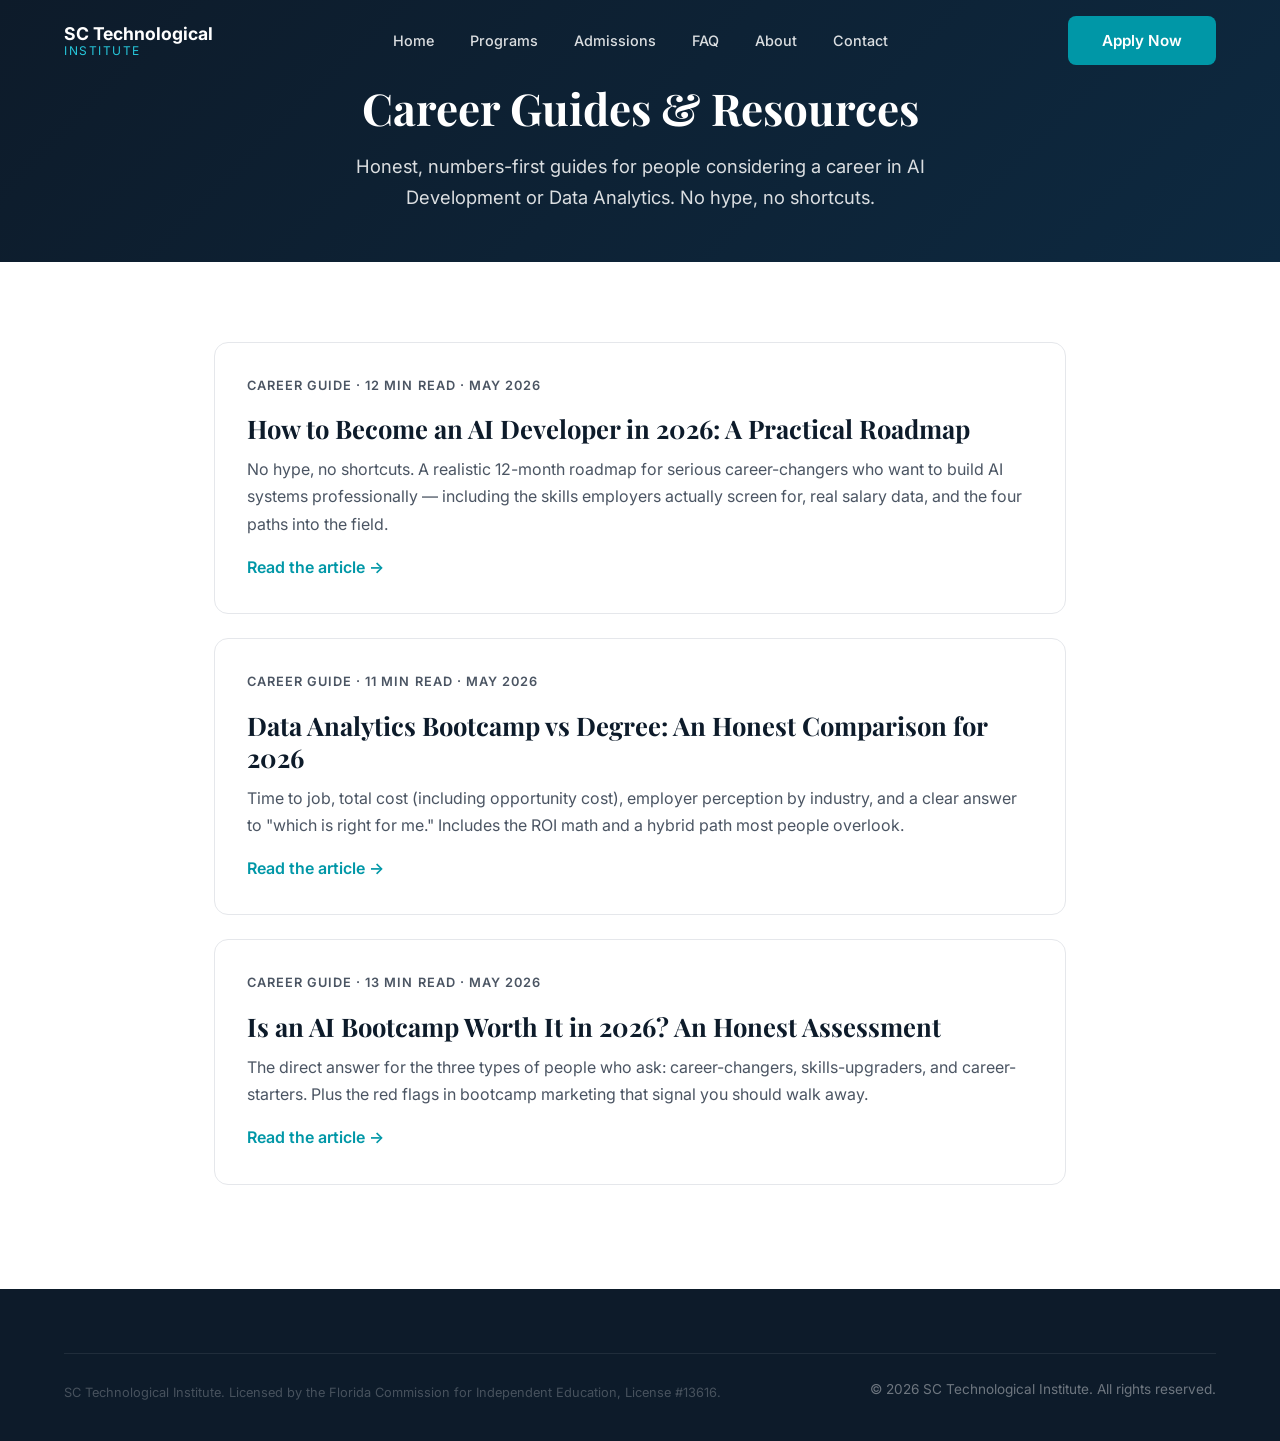
==== blog/index.html @ 58766bbf "Mirror from develop @ c76bff8" ====
<!DOCTYPE html>
<html lang="en">
<head>
    <meta charset="UTF-8">
    <meta name="viewport" content="width=device-width, initial-scale=1.0">
    <meta name="description" content="SCTI Resources — career guides for aspiring AI developers and data analysts. Honest, numbers-first articles on roadmaps, ROI, and choosing the right path.">
    <meta name="keywords" content="AI career guide, data analytics career path, AI developer roadmap, bootcamp vs degree, AI bootcamp ROI, SCTI blog">
    <meta name="author" content="SC Technological Institute">
    <meta name="robots" content="index, follow">
    <link rel="canonical" href="https://www.sctechinstitute.org/blog/">

    <meta property="og:title" content="Career Guides &amp; Resources | SC Technological Institute">
    <meta property="og:description" content="Honest career guides for aspiring AI developers and data analysts — roadmaps, ROI math, and how to choose the right path.">
    <meta property="og:type" content="website">
    <meta property="og:url" content="https://www.sctechinstitute.org/blog/">
    <meta property="og:site_name" content="SC Technological Institute">
    <meta property="og:image" content="https://www.sctechinstitute.org/images/logo.svg">

    <meta name="twitter:card" content="summary_large_image">
    <meta name="twitter:title" content="Career Guides &amp; Resources | SCTI">
    <meta name="twitter:description" content="Honest career guides for aspiring AI developers and data analysts.">
    <meta name="twitter:image" content="https://www.sctechinstitute.org/images/logo.svg">

    <title>Career Guides &amp; Resources | SC Technological Institute</title>

    <script type="application/ld+json">
    {
      "@context": "https://schema.org",
      "@type": "Blog",
      "name": "SCTI Career Guides &amp; Resources",
      "url": "https://www.sctechinstitute.org/blog/",
      "publisher": {
        "@type": "EducationalOrganization",
        "name": "SC Technological Institute",
        "logo": "https://www.sctechinstitute.org/images/logo.svg"
      },
      "blogPost": [
        {
          "@type": "BlogPosting",
          "headline": "How to Become an AI Developer in 2026: A Practical Roadmap",
          "url": "https://www.sctechinstitute.org/blog/how-to-become-an-ai-developer-2026.html",
          "datePublished": "2026-05-04"
        },
        {
          "@type": "BlogPosting",
          "headline": "Data Analytics Bootcamp vs Degree: An Honest Comparison for 2026",
          "url": "https://www.sctechinstitute.org/blog/data-analytics-bootcamp-vs-degree.html",
          "datePublished": "2026-05-04"
        },
        {
          "@type": "BlogPosting",
          "headline": "Is an AI Bootcamp Worth It in 2026? An Honest Assessment",
          "url": "https://www.sctechinstitute.org/blog/is-ai-bootcamp-worth-it-2026.html",
          "datePublished": "2026-05-04"
        }
      ]
    }
    </script>

    <script type="application/ld+json">
    {
      "@context": "https://schema.org",
      "@type": "BreadcrumbList",
      "itemListElement": [
        { "@type": "ListItem", "position": 1, "name": "Home", "item": "https://www.sctechinstitute.org/" },
        { "@type": "ListItem", "position": 2, "name": "Blog", "item": "https://www.sctechinstitute.org/blog/" }
      ]
    }
    </script>

    <link rel="preconnect" href="https://fonts.googleapis.com">
    <link rel="preconnect" href="https://fonts.gstatic.com" crossorigin>
    <link href="https://fonts.googleapis.com/css2?family=Inter:wght@300;400;500;600;700&family=Playfair+Display:wght@400;600;700&display=swap" rel="stylesheet">
    <link rel="stylesheet" href="../css/style.css">
    <link rel="icon" type="image/png" href="../images/logo.svg">

    <style>
        body { font-family: 'Inter', -apple-system, sans-serif; color: #1a1a2e; line-height: 1.7; }
        .blog-hero { background: linear-gradient(135deg, #0d1b2a 0%, #0d2940 100%); padding: 5rem 0 3rem; color: #fff; text-align: center; }
        .blog-hero h1 { font-family: 'Playfair Display', Georgia, serif; font-size: 2.75rem; font-weight: 700; margin-bottom: 1rem; color: #fff; }
        .blog-hero p { font-size: 1.15rem; color: rgba(255,255,255,0.85); max-width: 620px; margin: 0 auto; }
        .blog-list { padding: 5rem 0; }
        .blog-list .container { max-width: 900px; }
        .post-card { background: #fff; border: 1px solid #e5e7eb; border-radius: 14px; padding: 2rem; margin-bottom: 1.5rem; transition: transform 0.2s, box-shadow 0.2s; }
        .post-card:hover { transform: translateY(-2px); box-shadow: 0 12px 28px rgba(0,0,0,0.08); }
        .post-meta { font-size: 0.8rem; text-transform: uppercase; letter-spacing: 0.08em; color: #0097a7; margin-bottom: 0.5rem; font-weight: 600; }
        .post-card h2 { font-family: 'Playfair Display', Georgia, serif; font-size: 1.6rem; margin-bottom: 0.75rem; color: #0d1b2a; }
        .post-card h2 a { color: inherit; text-decoration: none; }
        .post-card h2 a:hover { color: #0097a7; }
        .post-card p { color: #4b5563; margin-bottom: 1rem; }
        .post-card .read-more { color: #0097a7; font-weight: 600; text-decoration: none; }
        .post-card .read-more:hover { text-decoration: underline; }
    </style>
</head>
<body>

<nav class="main-nav" role="navigation" aria-label="Main navigation">
    <div class="nav-container">
        <a href="../index.html" class="nav-logo" aria-label="SC Technological Institute Home">
            <div class="nav-logo-text">
                <span class="nav-logo-name">SC Technological</span>
                <span class="nav-logo-sub">Institute</span>
            </div>
        </a>
        <ul class="nav-menu" role="menubar">
            <li role="none"><a href="../index.html" role="menuitem">Home</a></li>
            <li role="none"><a href="../programs.html" role="menuitem">Programs</a></li>
            <li role="none"><a href="../admissions.html" role="menuitem">Admissions</a></li>
            <li role="none"><a href="../faq.html" role="menuitem">FAQ</a></li>
            <li role="none"><a href="../about.html" role="menuitem">About</a></li>
            <li role="none"><a href="../contact.html" role="menuitem">Contact</a></li>
        </ul>
        <a href="../admissions.html" class="nav-cta btn btn-accent">Apply Now</a>
    </div>
</nav>

<main>
    <section class="blog-hero">
        <div class="container">
            <h1>Career Guides &amp; Resources</h1>
            <p>Honest, numbers-first guides for people considering a career in AI Development or Data Analytics. No hype, no shortcuts.</p>
        </div>
    </section>

    <section class="blog-list">
        <div class="container">

            <article class="post-card">
                <p class="post-meta">Career Guide · 12 min read · May 2026</p>
                <h2><a href="how-to-become-an-ai-developer-2026.html">How to Become an AI Developer in 2026: A Practical Roadmap</a></h2>
                <p>No hype, no shortcuts. A realistic 12-month roadmap for serious career-changers who want to build AI systems professionally — including the skills employers actually screen for, real salary data, and the four paths into the field.</p>
                <a href="how-to-become-an-ai-developer-2026.html" class="read-more">Read the article →</a>
            </article>

            <article class="post-card">
                <p class="post-meta">Career Guide · 11 min read · May 2026</p>
                <h2><a href="data-analytics-bootcamp-vs-degree.html">Data Analytics Bootcamp vs Degree: An Honest Comparison for 2026</a></h2>
                <p>Time to job, total cost (including opportunity cost), employer perception by industry, and a clear answer to "which is right for me." Includes the ROI math and a hybrid path most people overlook.</p>
                <a href="data-analytics-bootcamp-vs-degree.html" class="read-more">Read the article →</a>
            </article>

            <article class="post-card">
                <p class="post-meta">Career Guide · 13 min read · May 2026</p>
                <h2><a href="is-ai-bootcamp-worth-it-2026.html">Is an AI Bootcamp Worth It in 2026? An Honest Assessment</a></h2>
                <p>The direct answer for the three types of people who ask: career-changers, skills-upgraders, and career-starters. Plus the red flags in bootcamp marketing that signal you should walk away.</p>
                <a href="is-ai-bootcamp-worth-it-2026.html" class="read-more">Read the article →</a>
            </article>

        </div>
    </section>
</main>

<footer class="site-footer" role="contentinfo">
    <div class="container">
        <div class="footer-bottom">
            <p class="footer-licensure">SC Technological Institute. Licensed by the Florida Commission for Independent Education, License #13616.</p>
            <p class="footer-copyright">&copy; 2026 SC Technological Institute. All rights reserved.</p>
        </div>
    </div>
</footer>

</body>
</html>
---- css/style.css ----
/* ============================================================
   SC Technological Institute - Production Stylesheet
   Brand: Dark navy + teal accent + gold highlights
   Fonts: Inter (body), Playfair Display (headings)
   ============================================================ */

/* --- CSS Custom Properties --------------------------------- */
:root {
  --color-navy:        #0d1b2a;
  --color-navy-light:  #1b2d44;
  --color-navy-dark:   #060f1a;
  --color-teal:        #0097a7;
  --color-teal-dark:   #00838f;
  --color-teal-light:  #26c6da;
  --color-gold:        #d4a843;
  --color-gold-dark:   #b8922e;
  --color-gold-light:  #e4c36a;
  --color-green:       #2e7d32;
  --color-green-light: #4caf50;
  --color-white:       #ffffff;
  --color-off-white:   #f5f7fa;
  --color-light-gray:  #e8ecf1;
  --color-mid-gray:    #8a94a6;
  --color-dark-gray:   #3d4f5f;
  --color-text:        #2c3e50;
  --color-text-light:  #5a6c7d;
  --color-danger:      #c0392b;
  --color-success:     #27ae60;

  --font-body:    'Inter', -apple-system, BlinkMacSystemFont, 'Segoe UI', Roboto, sans-serif;
  --font-heading: 'Playfair Display', Georgia, 'Times New Roman', serif;

  --shadow-sm:  0 1px 3px rgba(0,0,0,.08);
  --shadow-md:  0 4px 12px rgba(0,0,0,.1);
  --shadow-lg:  0 8px 30px rgba(0,0,0,.15);
  --shadow-xl:  0 16px 48px rgba(0,0,0,.2);

  --radius-sm:  4px;
  --radius-md:  8px;
  --radius-lg:  12px;
  --radius-xl:  20px;
  --radius-full: 9999px;

  --transition-fast:   .2s ease;
  --transition-base:   .3s ease;
  --transition-slow:   .5s ease;

  --nav-height:  72px;
  --container-max: 1200px;
  --container-wide: 1400px;
}

/* --- Reset & Base ------------------------------------------ */
*,
*::before,
*::after {
  margin: 0;
  padding: 0;
  box-sizing: border-box;
}

html {
  scroll-behavior: smooth;
  font-size: 16px;
  -webkit-text-size-adjust: 100%;
}

body {
  font-family: var(--font-body);
  color: var(--color-text);
  background-color: var(--color-white);
  line-height: 1.7;
  overflow-x: hidden;
  -webkit-font-smoothing: antialiased;
  -moz-osx-font-smoothing: grayscale;
}

img {
  max-width: 100%;
  height: auto;
  display: block;
}

a {
  color: var(--color-teal);
  text-decoration: none;
  transition: color var(--transition-fast);
}

a:hover {
  color: var(--color-teal-dark);
}

ul, ol {
  list-style: none;
}

h1, h2, h3, h4, h5, h6 {
  font-family: var(--font-heading);
  font-weight: 700;
  line-height: 1.25;
  color: var(--color-navy);
}

h1 { font-size: 3rem; }
h2 { font-size: 2.25rem; }
h3 { font-size: 1.5rem; }
h4 { font-size: 1.25rem; }
h5 { font-size: 1.1rem; }
h6 { font-size: 1rem; }

p {
  margin-bottom: 1rem;
}

::selection {
  background: var(--color-teal);
  color: var(--color-white);
}

/* --- Utility Classes --------------------------------------- */
.container {
  width: 100%;
  max-width: var(--container-max);
  margin: 0 auto;
  padding: 0 1.5rem;
}

.container-wide {
  max-width: var(--container-wide);
  margin: 0 auto;
  padding: 0 1.5rem;
}

.section-padding {
  padding: 5rem 0;
}

.section-padding-sm {
  padding: 3rem 0;
}

.section-padding-lg {
  padding: 7rem 0;
}

.bg-navy    { background-color: var(--color-navy); color: var(--color-white); }
.bg-white   { background-color: var(--color-white); }
.bg-off-white { background-color: var(--color-off-white); }
.bg-teal    { background-color: var(--color-teal); color: var(--color-white); }
.bg-gold    { background-color: var(--color-gold); color: var(--color-navy); }

.text-center  { text-align: center; }
.text-left    { text-align: left; }
.text-right   { text-align: right; }
.text-white   { color: var(--color-white); }
.text-navy    { color: var(--color-navy); }
.text-teal    { color: var(--color-teal); }
.text-gold    { color: var(--color-gold); }
.text-muted   { color: var(--color-text-light); }

.flex { display: flex; }
.flex-wrap { flex-wrap: wrap; }
.items-center { align-items: center; }
.justify-center { justify-content: center; }
.justify-between { justify-content: space-between; }
.gap-1 { gap: .5rem; }
.gap-2 { gap: 1rem; }
.gap-3 { gap: 1.5rem; }
.gap-4 { gap: 2rem; }

.mt-1 { margin-top: .5rem; }
.mt-2 { margin-top: 1rem; }
.mt-3 { margin-top: 1.5rem; }
.mt-4 { margin-top: 2rem; }
.mb-1 { margin-bottom: .5rem; }
.mb-2 { margin-bottom: 1rem; }
.mb-3 { margin-bottom: 1.5rem; }
.mb-4 { margin-bottom: 2rem; }

.hidden { display: none !important; }
.sr-only {
  position: absolute;
  width: 1px;
  height: 1px;
  padding: 0;
  margin: -1px;
  overflow: hidden;
  clip: rect(0,0,0,0);
  white-space: nowrap;
  border: 0;
}

/* --- Section Headers --------------------------------------- */
.section-header {
  text-align: center;
  margin-bottom: 3rem;
}

.section-header h2 {
  position: relative;
  display: inline-block;
  padding-bottom: .75rem;
  margin-bottom: .75rem;
}

.section-header h2::after {
  content: '';
  position: absolute;
  bottom: 0;
  left: 50%;
  transform: translateX(-50%);
  width: 60px;
  height: 3px;
  background: linear-gradient(90deg, var(--color-teal), var(--color-gold));
  border-radius: 2px;
}

.section-header p {
  max-width: 640px;
  margin: 0 auto;
  color: var(--color-text-light);
  font-size: 1.1rem;
}

/* --- Buttons ----------------------------------------------- */
.btn {
  display: inline-flex;
  align-items: center;
  justify-content: center;
  gap: .5rem;
  padding: .75rem 1.75rem;
  font-family: var(--font-body);
  font-size: .95rem;
  font-weight: 600;
  border: 2px solid transparent;
  border-radius: var(--radius-md);
  cursor: pointer;
  transition: all var(--transition-base);
  text-decoration: none;
  line-height: 1.4;
  white-space: nowrap;
}

.btn:focus-visible {
  outline: 3px solid var(--color-teal-light);
  outline-offset: 2px;
}

.btn-primary {
  background: linear-gradient(135deg, var(--color-teal), var(--color-teal-dark));
  color: var(--color-white);
  border-color: var(--color-teal);
}

.btn-primary:hover {
  background: linear-gradient(135deg, var(--color-teal-dark), #006064);
  transform: translateY(-2px);
  box-shadow: 0 6px 20px rgba(0,151,167,.35);
  color: var(--color-white);
}

.btn-secondary {
  background: transparent;
  color: var(--color-teal);
  border-color: var(--color-teal);
}

.btn-secondary:hover {
  background: var(--color-teal);
  color: var(--color-white);
  transform: translateY(-2px);
}

.btn-gold {
  background: linear-gradient(135deg, var(--color-gold), var(--color-gold-dark));
  color: var(--color-navy);
  border-color: var(--color-gold);
}

.btn-gold:hover {
  background: linear-gradient(135deg, var(--color-gold-light), var(--color-gold));
  transform: translateY(-2px);
  box-shadow: 0 6px 20px rgba(212,168,67,.35);
  color: var(--color-navy);
}

.btn-white {
  background: var(--color-white);
  color: var(--color-navy);
  border-color: var(--color-white);
}

.btn-white:hover {
  background: var(--color-off-white);
  transform: translateY(-2px);
  box-shadow: var(--shadow-md);
  color: var(--color-navy);
}

.btn-sm {
  padding: .5rem 1.25rem;
  font-size: .85rem;
}

.btn-lg {
  padding: 1rem 2.25rem;
  font-size: 1.05rem;
}

.btn-block {
  display: flex;
  width: 100%;
}

/* --- Badges ------------------------------------------------ */
.badge {
  display: inline-block;
  padding: .25rem .75rem;
  font-size: .75rem;
  font-weight: 700;
  text-transform: uppercase;
  letter-spacing: .05em;
  border-radius: var(--radius-full);
  line-height: 1.4;
}

.badge-teal {
  background: rgba(0,151,167,.12);
  color: var(--color-teal-dark);
}

.badge-gold {
  background: rgba(212,168,67,.15);
  color: var(--color-gold-dark);
}

.badge-green {
  background: rgba(46,125,50,.12);
  color: var(--color-green);
}

.badge-navy {
  background: rgba(13,27,42,.1);
  color: var(--color-navy);
}

/* --- Navigation -------------------------------------------- */
.navbar {
  position: fixed;
  top: 0;
  left: 0;
  right: 0;
  z-index: 1000;
  height: var(--nav-height);
  display: flex;
  align-items: center;
  padding: 0 2rem;
  background: transparent;
  transition: background var(--transition-base), box-shadow var(--transition-base);
}

.navbar.scrolled {
  background: var(--color-navy);
  box-shadow: 0 2px 20px rgba(0,0,0,.3);
}

.navbar .container {
  display: flex;
  align-items: center;
  justify-content: space-between;
  width: 100%;
  max-width: var(--container-wide);
}

.navbar-brand {
  display: flex;
  align-items: center;
  gap: .75rem;
  color: var(--color-white);
  font-family: var(--font-heading);
  font-size: 1.3rem;
  font-weight: 700;
  text-decoration: none;
}

.navbar-brand img {
  height: 42px;
  width: auto;
}

.navbar-brand:hover {
  color: var(--color-gold);
}

.nav-links {
  display: flex;
  align-items: center;
  gap: .25rem;
}

.nav-links a {
  color: rgba(255,255,255,.85);
  padding: .5rem 1rem;
  font-size: .9rem;
  font-weight: 500;
  border-radius: var(--radius-sm);
  transition: color var(--transition-fast), background var(--transition-fast);
}

.nav-links a:hover,
.nav-links a.active {
  color: var(--color-white);
  background: rgba(255,255,255,.1);
}

.nav-links .btn {
  margin-left: .5rem;
}

/* Hamburger */
.nav-toggle {
  display: none;
  flex-direction: column;
  justify-content: center;
  gap: 5px;
  width: 32px;
  height: 32px;
  background: none;
  border: none;
  cursor: pointer;
  padding: 0;
  z-index: 1001;
}

.nav-toggle span {
  display: block;
  width: 24px;
  height: 2px;
  background: var(--color-white);
  border-radius: 2px;
  transition: transform var(--transition-base), opacity var(--transition-fast);
}

.nav-toggle.open span:nth-child(1) {
  transform: translateY(7px) rotate(45deg);
}

.nav-toggle.open span:nth-child(2) {
  opacity: 0;
}

.nav-toggle.open span:nth-child(3) {
  transform: translateY(-7px) rotate(-45deg);
}

/* --- Hero Section ------------------------------------------ */
.hero {
  position: relative;
  min-height: 100vh;
  display: flex;
  align-items: center;
  justify-content: center;
  text-align: center;
  color: var(--color-white);
  overflow: hidden;
}

.hero-bg {
  position: absolute;
  inset: 0;
  background-size: cover;
  background-position: center;
  background-repeat: no-repeat;
}

.hero-bg::after {
  content: '';
  position: absolute;
  inset: 0;
  background: linear-gradient(
    135deg,
    rgba(13,27,42,.92) 0%,
    rgba(0,131,143,.75) 50%,
    rgba(13,27,42,.88) 100%
  );
}

.hero-content {
  position: relative;
  z-index: 2;
  max-width: 800px;
  padding: 2rem 1.5rem;
}

.hero-content .badge {
  margin-bottom: 1.5rem;
  background: rgba(212,168,67,.2);
  color: var(--color-gold-light);
  font-size: .8rem;
  padding: .35rem 1rem;
}

.hero-content h1 {
  font-size: 3.5rem;
  color: var(--color-white);
  margin-bottom: 1.25rem;
  line-height: 1.15;
}

.hero-content h1 span {
  color: var(--color-gold);
}

.hero-content p {
  font-size: 1.2rem;
  color: rgba(255,255,255,.85);
  max-width: 600px;
  margin: 0 auto 2rem;
  line-height: 1.7;
}

.hero-buttons {
  display: flex;
  gap: 1rem;
  justify-content: center;
  flex-wrap: wrap;
}

.hero-scroll-indicator {
  position: absolute;
  bottom: 2rem;
  left: 50%;
  transform: translateX(-50%);
  z-index: 2;
  animation: heroFloat 2s ease-in-out infinite;
}

.hero-scroll-indicator a {
  color: rgba(255,255,255,.6);
  font-size: 1.5rem;
  transition: color var(--transition-fast);
}

.hero-scroll-indicator a:hover {
  color: var(--color-white);
}

@keyframes heroFloat {
  0%, 100% { transform: translateX(-50%) translateY(0); }
  50%      { transform: translateX(-50%) translateY(10px); }
}

/* --- Breadcrumbs ------------------------------------------- */
.breadcrumbs {
  padding: .75rem 0;
  background: var(--color-off-white);
  border-bottom: 1px solid var(--color-light-gray);
}

.breadcrumbs ol {
  display: flex;
  align-items: center;
  gap: .25rem;
  font-size: .85rem;
}

.breadcrumbs li + li::before {
  content: '\203A';
  margin-right: .35rem;
  color: var(--color-mid-gray);
}

.breadcrumbs a {
  color: var(--color-text-light);
}

.breadcrumbs a:hover {
  color: var(--color-teal);
}

.breadcrumbs .current {
  color: var(--color-navy);
  font-weight: 600;
}

/* --- Program / Course Cards -------------------------------- */
.card-grid {
  display: grid;
  grid-template-columns: repeat(auto-fill, minmax(340px, 1fr));
  gap: 2rem;
}

.program-card {
  background: var(--color-white);
  border-radius: var(--radius-lg);
  overflow: hidden;
  box-shadow: var(--shadow-sm);
  border: 1px solid var(--color-light-gray);
  transition: transform var(--transition-base), box-shadow var(--transition-base);
}

.program-card:hover {
  transform: translateY(-6px);
  box-shadow: var(--shadow-lg);
}

.program-card-header {
  position: relative;
  padding: 1.75rem 1.5rem;
  background: linear-gradient(135deg, var(--color-navy), var(--color-navy-light));
  color: var(--color-white);
}

.program-card-header .badge {
  position: absolute;
  top: 1rem;
  right: 1rem;
}

.program-card-header h3 {
  color: var(--color-white);
  font-size: 1.35rem;
  margin-bottom: .35rem;
}

.program-card-header p {
  color: rgba(255,255,255,.7);
  font-size: .9rem;
  margin-bottom: 0;
}

.program-card-body {
  padding: 1.5rem;
}

.program-card-body p {
  font-size: .95rem;
  color: var(--color-text-light);
}

.program-card-meta {
  display: flex;
  gap: 1.5rem;
  margin: 1rem 0;
  padding: 1rem 0;
  border-top: 1px solid var(--color-light-gray);
  border-bottom: 1px solid var(--color-light-gray);
}

.program-card-meta span {
  font-size: .85rem;
  color: var(--color-text-light);
  display: flex;
  align-items: center;
  gap: .35rem;
}

.program-card-meta strong {
  color: var(--color-navy);
}

/* Course breakdown table inside cards */
.course-table {
  width: 100%;
  border-collapse: collapse;
  margin: 1rem 0;
  font-size: .88rem;
}

.course-table thead {
  background: var(--color-off-white);
}

.course-table th {
  padding: .65rem .75rem;
  text-align: left;
  font-weight: 600;
  font-size: .8rem;
  text-transform: uppercase;
  letter-spacing: .04em;
  color: var(--color-text-light);
  border-bottom: 2px solid var(--color-light-gray);
}

.course-table td {
  padding: .6rem .75rem;
  border-bottom: 1px solid var(--color-light-gray);
  color: var(--color-text);
}

.course-table tbody tr:hover {
  background: rgba(0,151,167,.04);
}

.course-table .credits {
  text-align: center;
  font-weight: 600;
  color: var(--color-teal);
}

.program-card-footer {
  padding: 0 1.5rem 1.5rem;
}

/* --- Faculty Cards ----------------------------------------- */
.faculty-grid {
  display: grid;
  grid-template-columns: repeat(auto-fill, minmax(260px, 1fr));
  gap: 2rem;
}

.faculty-card {
  background: var(--color-white);
  border-radius: var(--radius-lg);
  overflow: hidden;
  box-shadow: var(--shadow-sm);
  border: 1px solid var(--color-light-gray);
  text-align: center;
  transition: transform var(--transition-base), box-shadow var(--transition-base);
}

.faculty-card:hover {
  transform: translateY(-4px);
  box-shadow: var(--shadow-md);
}

.faculty-card-photo {
  width: 100%;
  height: 260px;
  background: linear-gradient(135deg, var(--color-navy-light), var(--color-teal-dark));
  display: flex;
  align-items: center;
  justify-content: center;
  overflow: hidden;
}

.faculty-card-photo img {
  width: 100%;
  height: 100%;
  object-fit: cover;
}

.faculty-card-photo .placeholder-icon {
  font-size: 4rem;
  color: rgba(255,255,255,.3);
}

.faculty-card-info {
  padding: 1.25rem 1rem 1.5rem;
}

.faculty-card-info h4 {
  font-family: var(--font-heading);
  color: var(--color-navy);
  margin-bottom: .25rem;
}

.faculty-card-info .title {
  font-size: .85rem;
  color: var(--color-teal);
  font-weight: 600;
  margin-bottom: .5rem;
}

.faculty-card-info p {
  font-size: .88rem;
  color: var(--color-text-light);
  margin-bottom: 0;
}

.faculty-card-socials {
  display: flex;
  justify-content: center;
  gap: .75rem;
  padding: 0 1rem 1.25rem;
}

.faculty-card-socials a {
  width: 34px;
  height: 34px;
  display: flex;
  align-items: center;
  justify-content: center;
  border-radius: 50%;
  background: var(--color-off-white);
  color: var(--color-text-light);
  font-size: .85rem;
  transition: all var(--transition-fast);
}

.faculty-card-socials a:hover {
  background: var(--color-teal);
  color: var(--color-white);
}

/* --- Statistics / Counter Section -------------------------- */
.stats-section {
  position: relative;
  background: linear-gradient(135deg, var(--color-navy) 0%, var(--color-navy-light) 100%);
  color: var(--color-white);
  overflow: hidden;
}

.stats-section::before {
  content: '';
  position: absolute;
  top: -50%;
  right: -20%;
  width: 500px;
  height: 500px;
  border-radius: 50%;
  background: rgba(0,151,167,.08);
  pointer-events: none;
}

.stats-grid {
  display: grid;
  grid-template-columns: repeat(4, 1fr);
  gap: 2rem;
  text-align: center;
}

.stat-item {
  padding: 1.5rem 1rem;
}

.stat-number {
  font-family: var(--font-heading);
  font-size: 3rem;
  font-weight: 700;
  color: var(--color-gold);
  line-height: 1;
  margin-bottom: .5rem;
}

.stat-label {
  font-size: .95rem;
  color: rgba(255,255,255,.7);
  font-weight: 500;
}

.stat-item .stat-icon {
  font-size: 2rem;
  color: var(--color-teal-light);
  margin-bottom: .75rem;
}

/* --- Tuition / Fees Tables --------------------------------- */
.tuition-table-wrapper {
  overflow-x: auto;
  border-radius: var(--radius-lg);
  box-shadow: var(--shadow-md);
  border: 1px solid var(--color-light-gray);
}

.tuition-table {
  width: 100%;
  border-collapse: collapse;
  font-size: .95rem;
}

.tuition-table thead {
  background: linear-gradient(135deg, var(--color-navy), var(--color-navy-light));
  color: var(--color-white);
}

.tuition-table thead th {
  padding: 1rem 1.25rem;
  font-weight: 600;
  text-align: left;
  font-size: .85rem;
  text-transform: uppercase;
  letter-spacing: .04em;
}

.tuition-table tbody td {
  padding: .85rem 1.25rem;
  border-bottom: 1px solid var(--color-light-gray);
  color: var(--color-text);
}

.tuition-table tbody tr:nth-child(even) {
  background: var(--color-off-white);
}

.tuition-table tbody tr:hover {
  background: rgba(0,151,167,.06);
}

.tuition-table .amount {
  font-weight: 700;
  color: var(--color-navy);
  font-size: 1.05rem;
}

.tuition-table .highlight-row {
  background: rgba(0,151,167,.08);
}

.tuition-table .highlight-row td {
  font-weight: 700;
  color: var(--color-navy);
}

.tuition-table tfoot {
  background: var(--color-off-white);
  font-weight: 700;
}

.tuition-table tfoot td {
  padding: 1rem 1.25rem;
  border-top: 2px solid var(--color-teal);
  color: var(--color-navy);
  font-size: 1.05rem;
}

/* --- Academic Calendar Timeline ----------------------------- */
.timeline {
  position: relative;
  padding: 2rem 0;
}

.timeline::before {
  content: '';
  position: absolute;
  top: 0;
  left: 50%;
  transform: translateX(-50%);
  width: 3px;
  height: 100%;
  background: linear-gradient(to bottom, var(--color-teal), var(--color-gold));
  border-radius: 2px;
}

.timeline-item {
  position: relative;
  width: 50%;
  padding: 1.5rem 2.5rem;
}

.timeline-item:nth-child(odd) {
  left: 0;
  padding-right: 3rem;
  text-align: right;
}

.timeline-item:nth-child(even) {
  left: 50%;
  padding-left: 3rem;
}

.timeline-dot {
  position: absolute;
  top: 2rem;
  width: 16px;
  height: 16px;
  background: var(--color-teal);
  border: 3px solid var(--color-white);
  border-radius: 50%;
  box-shadow: 0 0 0 3px var(--color-teal);
  z-index: 1;
}

.timeline-item:nth-child(odd) .timeline-dot {
  right: -8px;
}

.timeline-item:nth-child(even) .timeline-dot {
  left: -8px;
}

.timeline-content {
  background: var(--color-white);
  padding: 1.25rem 1.5rem;
  border-radius: var(--radius-md);
  box-shadow: var(--shadow-sm);
  border: 1px solid var(--color-light-gray);
  transition: box-shadow var(--transition-base);
}

.timeline-content:hover {
  box-shadow: var(--shadow-md);
}

.timeline-content .date {
  display: inline-block;
  font-size: .8rem;
  font-weight: 700;
  color: var(--color-teal);
  text-transform: uppercase;
  letter-spacing: .04em;
  margin-bottom: .35rem;
}

.timeline-content h4 {
  font-family: var(--font-body);
  font-size: 1rem;
  font-weight: 700;
  color: var(--color-navy);
  margin-bottom: .25rem;
}

.timeline-content p {
  font-size: .88rem;
  color: var(--color-text-light);
  margin-bottom: 0;
}

/* --- Enrollment Form --------------------------------------- */
.enrollment-form {
  background: var(--color-white);
  padding: 2.5rem;
  border-radius: var(--radius-lg);
  box-shadow: var(--shadow-md);
  border: 1px solid var(--color-light-gray);
  max-width: 720px;
  margin: 0 auto;
}

.enrollment-form h3 {
  text-align: center;
  margin-bottom: 2rem;
}

.form-row {
  display: grid;
  grid-template-columns: 1fr 1fr;
  gap: 1.25rem;
}

.form-group {
  margin-bottom: 1.25rem;
}

.form-group.full-width {
  grid-column: 1 / -1;
}

.form-group label {
  display: block;
  font-size: .88rem;
  font-weight: 600;
  color: var(--color-navy);
  margin-bottom: .4rem;
}

.form-group label .required {
  color: var(--color-danger);
}

.form-control {
  width: 100%;
  padding: .7rem 1rem;
  font-family: var(--font-body);
  font-size: .95rem;
  color: var(--color-text);
  background: var(--color-white);
  border: 1.5px solid var(--color-light-gray);
  border-radius: var(--radius-md);
  transition: border-color var(--transition-fast), box-shadow var(--transition-fast);
  appearance: none;
}

.form-control:focus {
  outline: none;
  border-color: var(--color-teal);
  box-shadow: 0 0 0 3px rgba(0,151,167,.15);
}

.form-control::placeholder {
  color: var(--color-mid-gray);
}

select.form-control {
  background-image: url("data:image/svg+xml,%3Csvg xmlns='http://www.w3.org/2000/svg' width='12' height='12' viewBox='0 0 12 12'%3E%3Cpath d='M6 8.5L1 3.5h10z' fill='%238a94a6'/%3E%3C/svg%3E");
  background-repeat: no-repeat;
  background-position: right 1rem center;
  padding-right: 2.5rem;
}

textarea.form-control {
  resize: vertical;
  min-height: 120px;
}

.form-check {
  display: flex;
  align-items: flex-start;
  gap: .5rem;
  margin-bottom: 1rem;
}

.form-check input[type="checkbox"] {
  width: 18px;
  height: 18px;
  margin-top: .15rem;
  accent-color: var(--color-teal);
  cursor: pointer;
}

.form-check label {
  font-size: .88rem;
  color: var(--color-text);
  cursor: pointer;
}

.form-message {
  padding: .75rem 1rem;
  border-radius: var(--radius-md);
  font-size: .9rem;
  margin-bottom: 1rem;
}

.form-message.success {
  background: rgba(39,174,96,.1);
  color: var(--color-success);
  border: 1px solid rgba(39,174,96,.2);
}

.form-message.error {
  background: rgba(192,57,43,.1);
  color: var(--color-danger);
  border: 1px solid rgba(192,57,43,.2);
}

/* --- Accordion (details/summary) --------------------------- */
.accordion {
  display: flex;
  flex-direction: column;
  gap: .75rem;
}

.accordion details {
  background: var(--color-white);
  border: 1px solid var(--color-light-gray);
  border-radius: var(--radius-md);
  overflow: hidden;
  transition: box-shadow var(--transition-fast);
}

.accordion details:hover {
  box-shadow: var(--shadow-sm);
}

.accordion details[open] {
  border-color: var(--color-teal);
  box-shadow: 0 0 0 1px var(--color-teal);
}

.accordion summary {
  padding: 1rem 1.25rem;
  font-weight: 600;
  color: var(--color-navy);
  cursor: pointer;
  display: flex;
  align-items: center;
  justify-content: space-between;
  list-style: none;
  transition: background var(--transition-fast);
}

.accordion summary::-webkit-details-marker {
  display: none;
}

.accordion summary::after {
  content: '+';
  font-size: 1.25rem;
  font-weight: 300;
  color: var(--color-teal);
  transition: transform var(--transition-fast);
}

.accordion details[open] summary::after {
  content: '\2212';
}

.accordion summary:hover {
  background: var(--color-off-white);
}

.accordion .accordion-body {
  padding: 0 1.25rem 1.25rem;
  font-size: .95rem;
  color: var(--color-text-light);
  line-height: 1.7;
}

/* --- Footer ------------------------------------------------ */
.site-footer {
  background: var(--color-navy);
  color: rgba(255,255,255,.75);
  padding-top: 4rem;
}

.footer-grid {
  display: grid;
  grid-template-columns: 1.5fr 1fr 1fr 1fr;
  gap: 3rem;
  padding-bottom: 3rem;
  border-bottom: 1px solid rgba(255,255,255,.1);
}

.footer-brand h3 {
  color: var(--color-white);
  font-size: 1.5rem;
  margin-bottom: .75rem;
}

.footer-brand p {
  font-size: .9rem;
  line-height: 1.7;
  color: rgba(255,255,255,.6);
  max-width: 300px;
}

.footer-social {
  display: flex;
  gap: .75rem;
  margin-top: 1.25rem;
}

.footer-social a {
  width: 38px;
  height: 38px;
  display: flex;
  align-items: center;
  justify-content: center;
  border-radius: 50%;
  background: rgba(255,255,255,.08);
  color: rgba(255,255,255,.6);
  transition: all var(--transition-fast);
  font-size: .9rem;
}

.footer-social a:hover {
  background: var(--color-teal);
  color: var(--color-white);
  transform: translateY(-2px);
}

.footer-col h4 {
  color: var(--color-white);
  font-family: var(--font-body);
  font-size: .95rem;
  font-weight: 700;
  text-transform: uppercase;
  letter-spacing: .06em;
  margin-bottom: 1.25rem;
}

.footer-col ul {
  display: flex;
  flex-direction: column;
  gap: .6rem;
}

.footer-col a {
  color: rgba(255,255,255,.55);
  font-size: .9rem;
  transition: color var(--transition-fast), padding-left var(--transition-fast);
}

.footer-col a:hover {
  color: var(--color-gold);
  padding-left: 4px;
}

.footer-contact li {
  display: flex;
  align-items: flex-start;
  gap: .5rem;
  font-size: .9rem;
  color: rgba(255,255,255,.55);
  margin-bottom: .75rem;
}

.footer-contact li strong {
  color: rgba(255,255,255,.8);
}

.footer-bottom {
  padding: 1.5rem 0;
  display: flex;
  align-items: center;
  justify-content: space-between;
  flex-wrap: wrap;
  gap: 1rem;
  font-size: .82rem;
  color: rgba(255,255,255,.4);
}

.footer-bottom a {
  color: rgba(255,255,255,.4);
}

.footer-bottom a:hover {
  color: var(--color-gold);
}

.footer-legal {
  display: flex;
  gap: 1.5rem;
}

/* --- Coming Soon Overlay ----------------------------------- */
.coming-soon-overlay {
  position: fixed;
  inset: 0;
  z-index: 9999;
  display: flex;
  align-items: center;
  justify-content: center;
  background: linear-gradient(135deg, rgba(13,27,42,.97), rgba(0,131,143,.92));
  backdrop-filter: blur(8px);
  opacity: 1;
  visibility: visible;
  transition: opacity var(--transition-slow), visibility var(--transition-slow);
}

.coming-soon-overlay.dismissed {
  opacity: 0;
  visibility: hidden;
  pointer-events: none;
}

.coming-soon-content {
  text-align: center;
  color: var(--color-white);
  padding: 2rem;
  max-width: 600px;
}

.coming-soon-content h1 {
  font-size: 3rem;
  color: var(--color-white);
  margin-bottom: .75rem;
}

.coming-soon-content h1 span {
  color: var(--color-gold);
}

.coming-soon-content p {
  font-size: 1.15rem;
  color: rgba(255,255,255,.75);
  margin-bottom: 2rem;
}

.coming-soon-dismiss {
  background: transparent;
  border: 2px solid rgba(255,255,255,.3);
  color: var(--color-white);
  padding: .6rem 1.5rem;
  font-size: .9rem;
  font-weight: 600;
  border-radius: var(--radius-full);
  cursor: pointer;
  transition: all var(--transition-fast);
  font-family: var(--font-body);
}

.coming-soon-dismiss:hover {
  background: rgba(255,255,255,.1);
  border-color: rgba(255,255,255,.5);
}

.coming-soon-countdown {
  display: flex;
  justify-content: center;
  gap: 1.5rem;
  margin-bottom: 2rem;
}

.countdown-block {
  text-align: center;
}

.countdown-block .number {
  display: block;
  font-family: var(--font-heading);
  font-size: 2.75rem;
  font-weight: 700;
  color: var(--color-gold);
  line-height: 1;
}

.countdown-block .label {
  font-size: .75rem;
  text-transform: uppercase;
  letter-spacing: .08em;
  color: rgba(255,255,255,.5);
  margin-top: .35rem;
}

/* --- Back to Top Button ------------------------------------ */
.back-to-top {
  position: fixed;
  bottom: 2rem;
  right: 2rem;
  z-index: 900;
  width: 46px;
  height: 46px;
  display: flex;
  align-items: center;
  justify-content: center;
  background: var(--color-teal);
  color: var(--color-white);
  border: none;
  border-radius: 50%;
  font-size: 1.2rem;
  cursor: pointer;
  box-shadow: var(--shadow-md);
  opacity: 0;
  visibility: hidden;
  transform: translateY(20px);
  transition: all var(--transition-base);
}

.back-to-top.visible {
  opacity: 1;
  visibility: visible;
  transform: translateY(0);
}

.back-to-top:hover {
  background: var(--color-teal-dark);
  transform: translateY(-3px);
  box-shadow: var(--shadow-lg);
}

/* --- Scroll Animations ------------------------------------- */
.animate-on-scroll {
  opacity: 0;
  transform: translateY(30px);
  transition: opacity .7s ease-out, transform .7s ease-out;
}

.animate-on-scroll.animated {
  opacity: 1;
  transform: translateY(0);
}

.animate-on-scroll.delay-1 { transition-delay: .1s; }
.animate-on-scroll.delay-2 { transition-delay: .2s; }
.animate-on-scroll.delay-3 { transition-delay: .3s; }
.animate-on-scroll.delay-4 { transition-delay: .4s; }

.animate-fade-in {
  animation: fadeIn .8s ease-out forwards;
}

@keyframes fadeIn {
  from { opacity: 0; transform: translateY(20px); }
  to   { opacity: 1; transform: translateY(0); }
}

.animate-slide-left {
  opacity: 0;
  transform: translateX(-40px);
  transition: opacity .7s ease-out, transform .7s ease-out;
}

.animate-slide-left.animated {
  opacity: 1;
  transform: translateX(0);
}

.animate-slide-right {
  opacity: 0;
  transform: translateX(40px);
  transition: opacity .7s ease-out, transform .7s ease-out;
}

.animate-slide-right.animated {
  opacity: 1;
  transform: translateX(0);
}

/* --- Feature / Info Cards (generic) ------------------------ */
.info-card {
  background: var(--color-white);
  border-radius: var(--radius-lg);
  padding: 2rem;
  box-shadow: var(--shadow-sm);
  border: 1px solid var(--color-light-gray);
  transition: transform var(--transition-base), box-shadow var(--transition-base);
}

.info-card:hover {
  transform: translateY(-4px);
  box-shadow: var(--shadow-md);
}

.info-card-icon {
  width: 56px;
  height: 56px;
  display: flex;
  align-items: center;
  justify-content: center;
  border-radius: var(--radius-md);
  background: linear-gradient(135deg, rgba(0,151,167,.1), rgba(0,131,143,.05));
  color: var(--color-teal);
  font-size: 1.5rem;
  margin-bottom: 1.25rem;
}

.info-card h4 {
  margin-bottom: .5rem;
}

.info-card p {
  font-size: .93rem;
  color: var(--color-text-light);
  margin-bottom: 0;
}

/* --- Tabs (for program details) ---------------------------- */
.tabs {
  display: flex;
  border-bottom: 2px solid var(--color-light-gray);
  gap: 0;
  margin-bottom: 2rem;
  overflow-x: auto;
}

.tab-btn {
  padding: .75rem 1.5rem;
  background: none;
  border: none;
  border-bottom: 3px solid transparent;
  color: var(--color-text-light);
  font-family: var(--font-body);
  font-size: .9rem;
  font-weight: 600;
  cursor: pointer;
  transition: color var(--transition-fast), border-color var(--transition-fast);
  white-space: nowrap;
}

.tab-btn:hover {
  color: var(--color-navy);
}

.tab-btn.active {
  color: var(--color-teal);
  border-bottom-color: var(--color-teal);
}

.tab-panel {
  display: none;
}

.tab-panel.active {
  display: block;
  animation: fadeIn .4s ease-out;
}

/* --- Pricing Cards (Tuition) ------------------------------- */
.pricing-grid {
  display: grid;
  grid-template-columns: repeat(auto-fit, minmax(280px, 1fr));
  gap: 2rem;
  align-items: stretch;
}

.pricing-card {
  background: var(--color-white);
  border-radius: var(--radius-lg);
  overflow: hidden;
  box-shadow: var(--shadow-sm);
  border: 1px solid var(--color-light-gray);
  display: flex;
  flex-direction: column;
  transition: transform var(--transition-base), box-shadow var(--transition-base);
}

.pricing-card:hover {
  transform: translateY(-4px);
  box-shadow: var(--shadow-lg);
}

.pricing-card.featured {
  border-color: var(--color-gold);
  position: relative;
}

.pricing-card.featured::before {
  content: 'Most Popular';
  position: absolute;
  top: 12px;
  right: -30px;
  background: var(--color-gold);
  color: var(--color-navy);
  font-size: .7rem;
  font-weight: 700;
  text-transform: uppercase;
  padding: .3rem 2.5rem;
  transform: rotate(45deg);
  letter-spacing: .04em;
}

.pricing-card-header {
  text-align: center;
  padding: 2rem 1.5rem 1.5rem;
  background: linear-gradient(135deg, var(--color-navy), var(--color-navy-light));
  color: var(--color-white);
}

.pricing-card-header h3 {
  color: var(--color-white);
  font-size: 1.25rem;
  margin-bottom: .75rem;
}

.pricing-card-header .price {
  font-family: var(--font-heading);
  font-size: 2.5rem;
  font-weight: 700;
  color: var(--color-gold);
}

.pricing-card-header .price span {
  font-size: .9rem;
  font-weight: 400;
  color: rgba(255,255,255,.6);
}

.pricing-card-body {
  padding: 1.5rem;
  flex: 1;
}

.pricing-card-body ul {
  display: flex;
  flex-direction: column;
  gap: .65rem;
}

.pricing-card-body li {
  font-size: .9rem;
  color: var(--color-text);
  padding-left: 1.5rem;
  position: relative;
}

.pricing-card-body li::before {
  content: '\2713';
  position: absolute;
  left: 0;
  color: var(--color-green);
  font-weight: 700;
}

.pricing-card-footer {
  padding: 0 1.5rem 1.5rem;
}

/* --- CTA Section ------------------------------------------- */
.cta-section {
  position: relative;
  background: linear-gradient(135deg, var(--color-teal-dark), var(--color-teal));
  color: var(--color-white);
  text-align: center;
  overflow: hidden;
}

.cta-section::before {
  content: '';
  position: absolute;
  top: -100px;
  left: -100px;
  width: 300px;
  height: 300px;
  border-radius: 50%;
  background: rgba(255,255,255,.06);
  pointer-events: none;
}

.cta-section::after {
  content: '';
  position: absolute;
  bottom: -80px;
  right: -80px;
  width: 250px;
  height: 250px;
  border-radius: 50%;
  background: rgba(255,255,255,.04);
  pointer-events: none;
}

.cta-section h2 {
  color: var(--color-white);
  margin-bottom: .75rem;
}

.cta-section p {
  color: rgba(255,255,255,.85);
  max-width: 560px;
  margin: 0 auto 2rem;
  font-size: 1.1rem;
}

/* --- Testimonials ------------------------------------------ */
.testimonial-card {
  background: var(--color-white);
  border-radius: var(--radius-lg);
  padding: 2rem;
  box-shadow: var(--shadow-sm);
  border: 1px solid var(--color-light-gray);
  position: relative;
}

.testimonial-card::before {
  content: '\201C';
  font-family: var(--font-heading);
  font-size: 4rem;
  color: var(--color-teal);
  opacity: .15;
  position: absolute;
  top: .5rem;
  left: 1.25rem;
  line-height: 1;
}

.testimonial-card blockquote {
  font-size: .95rem;
  font-style: italic;
  color: var(--color-text);
  margin-bottom: 1.25rem;
  line-height: 1.7;
}

.testimonial-author {
  display: flex;
  align-items: center;
  gap: .75rem;
}

.testimonial-author img {
  width: 44px;
  height: 44px;
  border-radius: 50%;
  object-fit: cover;
}

.testimonial-author .author-info strong {
  display: block;
  font-size: .9rem;
  color: var(--color-navy);
}

.testimonial-author .author-info span {
  font-size: .8rem;
  color: var(--color-text-light);
}

/* --- Page Header (interior pages) -------------------------- */
.page-header {
  background: linear-gradient(135deg, var(--color-navy), var(--color-navy-light));
  padding: calc(var(--nav-height) + 3rem) 0 3rem;
  color: var(--color-white);
  text-align: center;
}

.page-header h1 {
  color: var(--color-white);
  font-size: 2.5rem;
  margin-bottom: .5rem;
}

.page-header p {
  color: rgba(255,255,255,.7);
  font-size: 1.1rem;
  max-width: 580px;
  margin: 0 auto;
}

/* --- Loading Spinner --------------------------------------- */
.spinner {
  width: 36px;
  height: 36px;
  border: 3px solid var(--color-light-gray);
  border-top-color: var(--color-teal);
  border-radius: 50%;
  animation: spin .7s linear infinite;
}

@keyframes spin {
  to { transform: rotate(360deg); }
}

/* --- Alert / Notification Bars ----------------------------- */
.alert-bar {
  padding: .75rem 1.25rem;
  font-size: .9rem;
  font-weight: 500;
  text-align: center;
}

.alert-bar-teal {
  background: var(--color-teal);
  color: var(--color-white);
}

.alert-bar-gold {
  background: var(--color-gold);
  color: var(--color-navy);
}

.alert-bar a {
  color: inherit;
  text-decoration: underline;
  font-weight: 700;
}

/* --- Responsive: Tablet (max 1024px) ----------------------- */
@media (max-width: 1024px) {
  h1 { font-size: 2.5rem; }
  h2 { font-size: 1.85rem; }

  .hero-content h1 {
    font-size: 2.75rem;
  }

  .stats-grid {
    grid-template-columns: repeat(2, 1fr);
  }

  .footer-grid {
    grid-template-columns: 1fr 1fr;
    gap: 2.5rem;
  }

  .timeline::before {
    left: 24px;
  }

  .timeline-item {
    width: 100%;
    left: 0 !important;
    padding-left: 3.5rem !important;
    padding-right: 0 !important;
    text-align: left !important;
  }

  .timeline-dot {
    left: 16px !important;
    right: auto !important;
  }

  .card-grid {
    grid-template-columns: repeat(auto-fill, minmax(300px, 1fr));
  }

  .pricing-grid {
    grid-template-columns: repeat(auto-fit, minmax(260px, 1fr));
  }
}

/* --- Responsive: Mobile (max 768px) ------------------------ */
@media (max-width: 768px) {
  :root {
    --nav-height: 64px;
  }

  html {
    font-size: 15px;
  }

  h1 { font-size: 2rem; }
  h2 { font-size: 1.6rem; }
  h3 { font-size: 1.25rem; }

  .section-padding {
    padding: 3.5rem 0;
  }

  .section-padding-lg {
    padding: 4.5rem 0;
  }

  /* Mobile navigation */
  .nav-toggle {
    display: flex;
  }

  .nav-links {
    position: fixed;
    top: 0;
    right: 0;
    width: 280px;
    height: 100vh;
    background: var(--color-navy);
    flex-direction: column;
    align-items: flex-start;
    padding: calc(var(--nav-height) + 1rem) 1.5rem 2rem;
    gap: .5rem;
    transform: translateX(100%);
    transition: transform var(--transition-base);
    box-shadow: -4px 0 20px rgba(0,0,0,.3);
    overflow-y: auto;
  }

  .nav-links.open {
    transform: translateX(0);
  }

  .nav-links a {
    width: 100%;
    padding: .7rem .75rem;
    font-size: .95rem;
  }

  .nav-links .btn {
    margin-left: 0;
    margin-top: .5rem;
    width: 100%;
  }

  .mobile-overlay {
    position: fixed;
    inset: 0;
    background: rgba(0,0,0,.5);
    z-index: 999;
    opacity: 0;
    visibility: hidden;
    transition: opacity var(--transition-base), visibility var(--transition-base);
  }

  .mobile-overlay.active {
    opacity: 1;
    visibility: visible;
  }

  /* Hero */
  .hero {
    min-height: 90vh;
  }

  .hero-content h1 {
    font-size: 2.2rem;
  }

  .hero-content p {
    font-size: 1rem;
  }

  .hero-buttons {
    flex-direction: column;
    align-items: center;
  }

  .hero-buttons .btn {
    width: 100%;
    max-width: 280px;
  }

  /* Cards */
  .card-grid {
    grid-template-columns: 1fr;
  }

  .faculty-grid {
    grid-template-columns: repeat(auto-fill, minmax(220px, 1fr));
  }

  /* Stats */
  .stats-grid {
    grid-template-columns: 1fr 1fr;
    gap: 1.5rem;
  }

  .stat-number {
    font-size: 2.25rem;
  }

  /* Form */
  .form-row {
    grid-template-columns: 1fr;
  }

  .enrollment-form {
    padding: 1.5rem;
  }

  /* Footer */
  .footer-grid {
    grid-template-columns: 1fr;
    gap: 2rem;
  }

  .footer-bottom {
    flex-direction: column;
    text-align: center;
  }

  .footer-legal {
    justify-content: center;
  }

  /* Timeline */
  .timeline::before {
    left: 16px;
  }

  .timeline-item {
    padding-left: 3rem !important;
  }

  .timeline-dot {
    left: 8px !important;
    width: 14px;
    height: 14px;
  }

  /* Tables */
  .tuition-table-wrapper {
    border-radius: var(--radius-md);
  }

  .tuition-table thead th,
  .tuition-table tbody td {
    padding: .65rem .75rem;
    font-size: .85rem;
  }

  /* Coming Soon */
  .coming-soon-content h1 {
    font-size: 2rem;
  }

  .coming-soon-countdown {
    gap: 1rem;
  }

  .countdown-block .number {
    font-size: 2rem;
  }

  /* Back to top */
  .back-to-top {
    bottom: 1.25rem;
    right: 1.25rem;
    width: 40px;
    height: 40px;
    font-size: 1rem;
  }

  /* Pricing cards */
  .pricing-grid {
    grid-template-columns: 1fr;
    max-width: 400px;
    margin-left: auto;
    margin-right: auto;
  }

  /* Page header */
  .page-header {
    padding: calc(var(--nav-height) + 2rem) 0 2rem;
  }

  .page-header h1 {
    font-size: 1.85rem;
  }

  /* Breadcrumbs */
  .breadcrumbs ol {
    font-size: .8rem;
    flex-wrap: wrap;
  }
}

/* --- Responsive: Small Mobile (max 480px) ------------------ */
@media (max-width: 480px) {
  .container {
    padding: 0 1rem;
  }

  .hero-content h1 {
    font-size: 1.75rem;
  }

  .stats-grid {
    grid-template-columns: 1fr;
  }

  .stat-number {
    font-size: 2rem;
  }

  .faculty-grid {
    grid-template-columns: 1fr;
  }

  .coming-soon-countdown {
    flex-wrap: wrap;
  }

  .countdown-block .number {
    font-size: 1.75rem;
  }
}

/* --- Print Styles ------------------------------------------ */
@media print {
  .navbar,
  .back-to-top,
  .coming-soon-overlay,
  .nav-toggle,
  .mobile-overlay,
  .hero-scroll-indicator {
    display: none !important;
  }

  body {
    color: #000;
    background: #fff;
    font-size: 12pt;
  }

  a {
    color: #000;
    text-decoration: underline;
  }

  .hero {
    min-height: auto;
    padding: 2rem 0;
    background: none;
    color: #000;
  }

  .hero-content h1,
  .section-header h2 {
    color: #000;
  }

  .program-card,
  .info-card,
  .faculty-card,
  .testimonial-card,
  .pricing-card {
    box-shadow: none;
    border: 1px solid #ccc;
    break-inside: avoid;
  }

  .section-padding {
    padding: 1.5rem 0;
  }
}

/* --- Accessibility: Reduced Motion ------------------------- */
@media (prefers-reduced-motion: reduce) {
  *,
  *::before,
  *::after {
    animation-duration: 0.01ms !important;
    animation-iteration-count: 1 !important;
    transition-duration: 0.01ms !important;
    scroll-behavior: auto !important;
  }

  .animate-on-scroll {
    opacity: 1;
    transform: none;
  }

  .animate-slide-left,
  .animate-slide-right {
    opacity: 1;
    transform: none;
  }
}

/* --- Focus Visible for keyboard nav ------------------------ */
*:focus-visible {
  outline: 3px solid var(--color-teal);
  outline-offset: 2px;
}

input:focus-visible,
select:focus-visible,
textarea:focus-visible {
  outline: none;
  border-color: var(--color-teal);
  box-shadow: 0 0 0 3px rgba(0,151,167,.15);
}

/* --- Misc Patterns ----------------------------------------- */
.divider {
  width: 60px;
  height: 3px;
  background: linear-gradient(90deg, var(--color-teal), var(--color-gold));
  border-radius: 2px;
  margin: 1.5rem auto;
}

.highlight-text {
  background: linear-gradient(120deg, rgba(0,151,167,.15), rgba(0,151,167,.05));
  padding: .15em .35em;
  border-radius: 3px;
}

.list-check li {
  position: relative;
  padding-left: 1.5rem;
  margin-bottom: .5rem;
}

.list-check li::before {
  content: '\2713';
  position: absolute;
  left: 0;
  color: var(--color-green);
  font-weight: 700;
}

.overlay-dark {
  position: relative;
}

.overlay-dark::after {
  content: '';
  position: absolute;
  inset: 0;
  background: rgba(13,27,42,.7);
  pointer-events: none;
}

.overlay-dark > * {
  position: relative;
  z-index: 1;
}

/* Gradient text (decorative headings) */
.gradient-text {
  background: linear-gradient(135deg, var(--color-teal), var(--color-gold));
  -webkit-background-clip: text;
  -webkit-text-fill-color: transparent;
  background-clip: text;
}

/* Separator wave */
.wave-separator {
  width: 100%;
  overflow: hidden;
  line-height: 0;
}

.wave-separator svg {
  display: block;
  width: 100%;
  height: auto;
}

/* ============================================================
   HOMEPAGE & INNER PAGE SECTION OVERRIDES
   (Bridge between HTML class names and base CSS)
   ============================================================ */

/* --- Base Section ----------------------------------------- */
.section {
  padding: 5rem 0;
  position: relative;
}

/* --- Section Tags & Titles -------------------------------- */
.section-tag {
  display: inline-block;
  color: var(--color-teal);
  font-weight: 600;
  text-transform: uppercase;
  letter-spacing: 2px;
  font-size: 0.85rem;
  margin-bottom: 0.75rem;
}
.section-title {
  font-family: var(--font-heading);
  font-size: 2.5rem;
  color: var(--color-navy);
  margin-bottom: 1rem;
  line-height: 1.2;
}
.section-subtitle {
  color: var(--color-text-light);
  font-size: 1.1rem;
  max-width: 700px;
  margin: 0 auto;
  line-height: 1.7;
}
.section-header {
  text-align: center;
  margin-bottom: 3rem;
}
.section-alt {
  background: var(--color-off-white);
}

/* --- Programs Section ------------------------------------- */
.programs { color: var(--color-text); }
.programs-grid {
  display: grid;
  grid-template-columns: repeat(auto-fit, minmax(400px, 1fr));
  gap: 2rem;
}
.program-card {
  background: var(--color-white);
  border-radius: var(--radius-lg);
  box-shadow: var(--shadow-md);
  overflow: hidden;
  transition: transform 0.3s ease, box-shadow 0.3s ease;
}
.program-card:hover {
  transform: translateY(-5px);
  box-shadow: var(--shadow-lg);
}
.program-card-badge {
  display: inline-block;
  background: var(--color-teal);
  color: white;
  padding: 0.25rem 0.75rem;
  border-radius: 20px;
  font-size: 0.75rem;
  font-weight: 600;
  text-transform: uppercase;
  letter-spacing: 1px;
  margin-bottom: 0.75rem;
}
.program-card-header {
  padding: 2rem 2rem 0;
}
.program-card-header h3 {
  color: var(--color-navy);
  font-family: var(--font-heading);
  font-size: 1.5rem;
  margin-bottom: 1rem;
}
.program-card-body {
  padding: 1rem 2rem 2rem;
}
.program-card-body p {
  color: var(--color-text-light);
  line-height: 1.7;
  margin-bottom: 1.5rem;
}
.program-meta {
  display: flex;
  flex-wrap: wrap;
  gap: 0.75rem;
  margin-bottom: 1.5rem;
}
.program-meta-item {
  display: flex;
  align-items: center;
  gap: 0.35rem;
  background: var(--color-off-white);
  padding: 0.4rem 0.75rem;
  border-radius: 6px;
  font-size: 0.85rem;
  color: var(--color-text);
  font-weight: 500;
}
.program-meta-item svg { color: var(--color-teal); flex-shrink: 0; }
.programs-note {
  text-align: center;
  margin-top: 2rem;
  color: var(--color-text-light);
  font-size: 0.9rem;
}

/* --- Why SCTI Section ------------------------------------- */
.why-scti { color: var(--color-text); }
.features-grid {
  display: grid;
  grid-template-columns: repeat(auto-fit, minmax(300px, 1fr));
  gap: 2rem;
}
.feature-card {
  background: var(--color-white);
  border-radius: var(--radius-lg);
  padding: 2rem;
  box-shadow: var(--shadow-sm);
  transition: transform 0.3s ease, box-shadow 0.3s ease;
}
.feature-card:hover {
  transform: translateY(-3px);
  box-shadow: var(--shadow-md);
}
.feature-icon {
  width: 60px;
  height: 60px;
  border-radius: 50%;
  background: linear-gradient(135deg, var(--color-teal), var(--color-teal-dark));
  display: flex;
  align-items: center;
  justify-content: center;
  margin-bottom: 1.25rem;
  color: white;
}
.feature-card h3 {
  color: var(--color-navy);
  font-size: 1.2rem;
  margin-bottom: 0.75rem;
}
.feature-card p {
  color: var(--color-text-light);
  line-height: 1.7;
}

/* --- Stats Section ---------------------------------------- */
.stats {
  background: linear-gradient(135deg, var(--color-navy), var(--color-navy-light));
  color: white;
  position: relative;
  overflow: hidden;
}
.stats-overlay {
  position: absolute;
  inset: 0;
  background: radial-gradient(circle at 30% 50%, rgba(0,151,167,0.15), transparent 60%);
  pointer-events: none;
}
.stats-grid {
  display: grid;
  grid-template-columns: repeat(4, 1fr);
  gap: 2rem;
  position: relative;
  z-index: 1;
}
.stat-item {
  text-align: center;
}
.stat-number {
  font-family: var(--font-heading);
  font-size: 3rem;
  font-weight: 700;
  color: var(--color-gold);
  margin-bottom: 0.5rem;
}
.stat-suffix {
  font-size: 2rem;
}
.stat-label {
  font-size: 1rem;
  color: rgba(255,255,255,0.8);
  font-weight: 400;
}

/* --- President Section ------------------------------------ */
.president { color: var(--color-text); }
.president-grid {
  display: grid;
  grid-template-columns: 300px 1fr;
  gap: 3rem;
  align-items: start;
}
.president-image-placeholder {
  width: 250px;
  height: 300px;
  border-radius: var(--radius-lg);
  background: linear-gradient(135deg, var(--color-navy), var(--color-teal));
  display: flex;
  align-items: center;
  justify-content: center;
  color: white;
}
.president-name-card {
  margin-top: 1rem;
  text-align: center;
}
.president-name-card h3 {
  color: var(--color-navy);
  font-size: 1.2rem;
}
.president-name-card p {
  color: var(--color-teal);
  font-size: 0.9rem;
}
.president-content h2 {
  color: var(--color-navy);
  font-family: var(--font-heading);
  margin-bottom: 0.5rem;
}
.president-content h3 {
  color: var(--color-teal);
  font-size: 1.3rem;
  margin-bottom: 1.5rem;
}
.president-content p {
  color: var(--color-text-light);
  line-height: 1.8;
  margin-bottom: 1rem;
}
.president-signature {
  margin-top: 1.5rem;
  font-style: italic;
  color: var(--color-navy);
}

/* --- Calendar Section ------------------------------------- */
.calendar { color: var(--color-text); }
.calendar-grid {
  display: grid;
  grid-template-columns: repeat(auto-fit, minmax(250px, 1fr));
  gap: 1.5rem;
}
.calendar-card {
  background: var(--color-white);
  border-radius: var(--radius-lg);
  padding: 1.5rem;
  box-shadow: var(--shadow-sm);
  border-left: 4px solid var(--color-teal);
}
.calendar-card.active {
  border-left-color: var(--color-gold);
  box-shadow: var(--shadow-md);
}
.calendar-card h3 {
  color: var(--color-navy);
  font-size: 1.1rem;
  margin-bottom: 1rem;
}
.calendar-detail {
  display: flex;
  justify-content: space-between;
  padding: 0.4rem 0;
  font-size: 0.9rem;
  border-bottom: 1px solid var(--color-light-gray);
}
.calendar-detail:last-child { border: none; }
.calendar-detail span:first-child { color: var(--color-text-light); }
.calendar-detail span:last-child { color: var(--color-navy); font-weight: 600; }
.calendar-status {
  display: inline-block;
  margin-top: 0.75rem;
  padding: 0.25rem 0.75rem;
  border-radius: 20px;
  font-size: 0.75rem;
  font-weight: 600;
}
.calendar-status.accepting {
  background: rgba(39,174,96,0.1);
  color: var(--color-success);
}
.calendar-status.upcoming {
  background: rgba(212,168,67,0.1);
  color: var(--color-gold-dark);
}

/* --- CTA Section ------------------------------------------ */
.cta-section {
  background: linear-gradient(135deg, var(--color-teal), var(--color-teal-dark));
  color: white;
  text-align: center;
}
.cta-section h2 {
  color: white;
  font-family: var(--font-heading);
  font-size: 2.25rem;
  margin-bottom: 1rem;
}
.cta-section p {
  color: rgba(255,255,255,0.9);
  font-size: 1.1rem;
  max-width: 600px;
  margin: 0 auto 2rem;
}
.cta-buttons {
  display: flex;
  gap: 1rem;
  justify-content: center;
  flex-wrap: wrap;
}

/* --- Inner Page Sections ---------------------------------- */
.info-card {
  background: var(--color-white);
  border-radius: var(--radius-lg);
  padding: 2rem;
  box-shadow: var(--shadow-sm);
  margin-bottom: 1.5rem;
}
.info-card h3 {
  color: var(--color-navy);
  margin-bottom: 0.75rem;
}
.info-card p, .info-card li {
  color: var(--color-text-light);
  line-height: 1.7;
}

/* Course table styling */
.course-table {
  width: 100%;
  border-collapse: collapse;
  margin: 1.5rem 0;
}
.course-table thead {
  background: var(--color-navy);
  color: white;
}
.course-table th {
  padding: 0.75rem 1rem;
  text-align: left;
  font-weight: 600;
}
.course-table td {
  padding: 0.65rem 1rem;
  border-bottom: 1px solid var(--color-light-gray);
  color: var(--color-text);
}
.course-table tbody tr:hover {
  background: var(--color-off-white);
}
.course-table tfoot {
  font-weight: 700;
  background: var(--color-off-white);
}

/* Steps */
.steps-grid {
  display: grid;
  grid-template-columns: repeat(auto-fit, minmax(200px, 1fr));
  gap: 1.5rem;
}
.step-card {
  text-align: center;
  padding: 1.5rem;
}
.step-number {
  width: 50px;
  height: 50px;
  border-radius: 50%;
  background: var(--color-teal);
  color: white;
  display: flex;
  align-items: center;
  justify-content: center;
  font-weight: 700;
  font-size: 1.25rem;
  margin: 0 auto 1rem;
}
.step-card h3 { color: var(--color-navy); font-size: 1rem; margin-bottom: 0.5rem; }
.step-card p { color: var(--color-text-light); font-size: 0.9rem; }

/* Contact grid */
.contact-grid {
  display: grid;
  grid-template-columns: repeat(auto-fit, minmax(250px, 1fr));
  gap: 1.5rem;
}

/* --- Responsive Overrides --------------------------------- */
@media (max-width: 768px) {
  .programs-grid { grid-template-columns: 1fr; }
  .features-grid { grid-template-columns: 1fr; }
  .stats-grid { grid-template-columns: repeat(2, 1fr); }
  .president-grid { grid-template-columns: 1fr; }
  .calendar-grid { grid-template-columns: 1fr; }
  .section-title { font-size: 1.8rem; }
  .stat-number { font-size: 2.25rem; }
}

/* ============================================================
   HOMEPAGE-SPECIFIC OVERRIDES
   ============================================================ */

/* Hero background gradient */
.hero {
  background: linear-gradient(135deg, #0d1b2a 0%, #00838f 50%, #0d1b2a 100%);
}
.hero-overlay {
  position: absolute;
  inset: 0;
  background: linear-gradient(135deg, rgba(13,27,42,0.88) 0%, rgba(0,131,143,0.65) 50%, rgba(13,27,42,0.85) 100%);
  z-index: 1;
}

/* Hero Title */
.hero-title {
  font-family: var(--font-heading, 'Playfair Display', serif);
  font-size: clamp(2.2rem, 5vw, 3.5rem);
  font-weight: 700;
  color: #fff;
  line-height: 1.15;
  margin-bottom: 1.25rem;
}
.hero-title .text-accent {
  color: var(--color-gold, #d4a843);
}

.hero-subtitle {
  font-size: clamp(1rem, 2vw, 1.2rem);
  color: rgba(255,255,255,0.88);
  max-width: 640px;
  margin: 0 auto 2rem;
  line-height: 1.7;
}

.hero-badge {
  display: inline-flex;
  align-items: center;
  gap: 0.5rem;
  padding: 0.4rem 1.2rem;
  background: rgba(212,168,67,0.2);
  color: var(--color-gold-light, #e4c36a);
  border-radius: 50px;
  font-size: 0.85rem;
  font-weight: 500;
  margin-bottom: 1.5rem;
  border: 1px solid rgba(212,168,67,0.3);
}

.hero-actions {
  display: flex;
  gap: 1rem;
  justify-content: center;
  flex-wrap: wrap;
  margin-bottom: 2rem;
}

.hero-highlights {
  display: flex;
  gap: 2rem;
  justify-content: center;
  flex-wrap: wrap;
  margin-top: 1rem;
}

.hero-highlight-item {
  display: flex;
  align-items: center;
  gap: 0.5rem;
  color: rgba(255,255,255,0.75);
  font-size: 0.9rem;
}
.hero-highlight-item svg {
  color: var(--color-gold, #d4a843);
}

/* Button fixes */
.btn-outline-light {
  background: transparent;
  color: #fff;
  border: 2px solid rgba(255,255,255,0.5);
  padding: 0.75rem 2rem;
  border-radius: 8px;
  font-weight: 600;
  transition: all 0.3s;
  display: inline-block;
}
.btn-outline-light:hover {
  background: rgba(255,255,255,0.12);
  border-color: #fff;
}

.btn-accent {
  background: var(--color-teal, #0097a7);
  color: #fff;
  padding: 0.75rem 2rem;
  border-radius: 8px;
  font-weight: 600;
  transition: all 0.3s;
  display: inline-block;
}
.btn-accent:hover {
  background: var(--color-teal-dark, #00838f);
  transform: translateY(-2px);
  box-shadow: 0 4px 20px rgba(0,151,167,0.4);
}

/* Section tag */
.section-tag {
  display: inline-block;
  font-size: 0.85rem;
  font-weight: 600;
  color: var(--color-teal, #0097a7);
  text-transform: uppercase;
  letter-spacing: 2px;
  margin-bottom: 0.75rem;
}

/* Section alt background */
.section-alt {
  background: var(--color-off-white, #f5f7fa);
}

/* Program cards */
.programs-grid {
  display: grid;
  grid-template-columns: repeat(auto-fit, minmax(400px, 1fr));
  gap: 2rem;
  margin-bottom: 2rem;
}
.program-card {
  background: #fff;
  border-radius: 16px;
  padding: 2.5rem;
  border: 1px solid var(--color-light-gray, #e8ecf1);
  box-shadow: 0 4px 24px rgba(0,0,0,0.06);
  transition: transform 0.3s, box-shadow 0.3s;
}
.program-card:hover {
  transform: translateY(-4px);
  box-shadow: 0 12px 40px rgba(0,0,0,0.1);
}
.program-card-header {
  display: flex;
  align-items: center;
  justify-content: space-between;
  margin-bottom: 1.5rem;
}
.program-icon {
  width: 64px;
  height: 64px;
  background: linear-gradient(135deg, rgba(0,151,167,0.1), rgba(0,151,167,0.05));
  border-radius: 14px;
  display: flex;
  align-items: center;
  justify-content: center;
  color: var(--color-teal, #0097a7);
}
.program-type {
  font-size: 0.75rem;
  font-weight: 600;
  text-transform: uppercase;
  letter-spacing: 1px;
  color: var(--color-teal, #0097a7);
  background: rgba(0,151,167,0.08);
  padding: 0.3rem 0.8rem;
  border-radius: 50px;
}
.program-title {
  font-size: 1.5rem;
  font-weight: 700;
  color: var(--color-navy, #0d1b2a);
  margin-bottom: 0.75rem;
}
.program-description {
  color: var(--color-text-light, #5a6c7d);
  line-height: 1.7;
  margin-bottom: 1.5rem;
}
.program-details {
  display: grid;
  grid-template-columns: 1fr 1fr;
  gap: 0.75rem;
  margin-bottom: 1.5rem;
}
.program-detail-item {
  display: flex;
  align-items: center;
  gap: 0.5rem;
  font-size: 0.9rem;
  color: var(--color-text, #2c3e50);
}
.program-detail-item svg {
  color: var(--color-teal, #0097a7);
  flex-shrink: 0;
}
.btn-block {
  display: block;
  width: 100%;
  text-align: center;
}
.programs-note {
  background: linear-gradient(90deg, var(--color-teal, #0097a7), transparent);
  border-left: 4px solid var(--color-teal, #0097a7);
  padding: 1.25rem 1.5rem;
  border-radius: 0 8px 8px 0;
  color: var(--color-text, #2c3e50);
  font-size: 0.95rem;
}

/* Features grid */
.features-grid {
  display: grid;
  grid-template-columns: repeat(auto-fit, minmax(280px, 1fr));
  gap: 2rem;
}
.feature-card {
  background: #fff;
  border-radius: 14px;
  padding: 2rem;
  border: 1px solid var(--color-light-gray, #e8ecf1);
  box-shadow: 0 4px 20px rgba(0,0,0,0.05);
  text-align: center;
  transition: transform 0.3s, box-shadow 0.3s;
}
.feature-card:hover {
  transform: translateY(-4px);
  box-shadow: 0 8px 32px rgba(0,0,0,0.1);
}
.feature-icon {
  width: 72px;
  height: 72px;
  margin: 0 auto 1.25rem;
  background: linear-gradient(135deg, rgba(0,151,167,0.12), rgba(0,151,167,0.04));
  border-radius: 16px;
  display: flex;
  align-items: center;
  justify-content: center;
  color: var(--color-teal, #0097a7);
}
.feature-card h3 {
  font-size: 1.2rem;
  font-weight: 700;
  color: var(--color-navy, #0d1b2a);
  margin-bottom: 0.75rem;
}
.feature-card p {
  color: var(--color-text-light, #5a6c7d);
  line-height: 1.6;
  font-size: 0.95rem;
}

/* Stats section */
.stats {
  background: linear-gradient(135deg, var(--color-navy, #0d1b2a), var(--color-navy-light, #1b2d44));
  color: #fff;
  position: relative;
}
.stats-overlay {
  position: absolute;
  inset: 0;
  background: radial-gradient(circle at 20% 50%, rgba(0,151,167,0.15), transparent 60%);
}
.stats-grid {
  display: grid;
  grid-template-columns: repeat(4, 1fr);
  gap: 2rem;
  position: relative;
  z-index: 2;
}
.stat-number {
  font-family: var(--font-heading, 'Playfair Display', serif);
  font-size: 3rem;
  font-weight: 700;
  color: var(--color-gold, #d4a843);
}
.stat-label, .stat-label-suffix {
  font-size: 0.9rem;
  text-transform: uppercase;
  letter-spacing: 1px;
  opacity: 0.8;
  margin-top: 0.5rem;
}

/* President section */
.president-grid {
  display: grid;
  grid-template-columns: 1fr 1.5fr;
  gap: 4rem;
  align-items: center;
}
.president-image-placeholder {
  aspect-ratio: 3/4;
  background: linear-gradient(135deg, var(--color-navy, #0d1b2a), var(--color-teal-dark, #00838f));
  border-radius: 16px;
  display: flex;
  align-items: center;
  justify-content: center;
  position: relative;
}
.president-name-card {
  position: absolute;
  bottom: -1rem;
  left: 50%;
  transform: translateX(-50%);
  background: #fff;
  padding: 1rem 1.5rem;
  border-radius: 12px;
  box-shadow: 0 4px 20px rgba(0,0,0,0.1);
  text-align: center;
  white-space: nowrap;
}
.president-name-card strong {
  display: block;
  color: var(--color-navy, #0d1b2a);
  font-size: 1rem;
}
.president-name-card span {
  font-size: 0.8rem;
  color: var(--color-text-light, #5a6c7d);
}
.president-content .section-title {
  text-align: left;
}
.president-content p {
  color: var(--color-text-light, #5a6c7d);
  line-height: 1.7;
  margin-bottom: 1rem;
}
.president-signature {
  margin-top: 1.5rem;
  padding-top: 1rem;
  border-top: 2px solid var(--color-light-gray, #e8ecf1);
}
.president-signature strong {
  display: block;
  color: var(--color-navy, #0d1b2a);
}
.president-signature span {
  color: var(--color-text-light, #5a6c7d);
  font-size: 0.9rem;
}

/* Calendar grid */
.calendar-grid {
  display: grid;
  grid-template-columns: repeat(auto-fit, minmax(260px, 1fr));
  gap: 1.5rem;
}
.calendar-card {
  background: #fff;
  border-radius: 14px;
  padding: 2rem;
  border: 1px solid var(--color-light-gray, #e8ecf1);
  box-shadow: 0 4px 20px rgba(0,0,0,0.05);
}
.calendar-term {
  font-size: 1.2rem;
  font-weight: 700;
  color: var(--color-navy, #0d1b2a);
  margin-bottom: 1.25rem;
  padding-bottom: 0.75rem;
  border-bottom: 2px solid var(--color-teal, #0097a7);
}
.calendar-date-row {
  display: flex;
  justify-content: space-between;
  padding: 0.5rem 0;
  font-size: 0.9rem;
}
.calendar-label {
  color: var(--color-text-light, #5a6c7d);
}
.calendar-value {
  font-weight: 600;
  color: var(--color-navy, #0d1b2a);
}
.calendar-status {
  display: inline-block;
  margin-top: 1rem;
  padding: 0.35rem 1rem;
  border-radius: 50px;
  font-size: 0.8rem;
  font-weight: 600;
}
.calendar-status-open {
  background: rgba(46,125,50,0.1);
  color: var(--color-green, #2e7d32);
}
.calendar-status-upcoming {
  background: rgba(0,151,167,0.1);
  color: var(--color-teal, #0097a7);
}

/* CTA section */
.cta {
  background: linear-gradient(135deg, var(--color-navy, #0d1b2a), var(--color-teal-dark, #00838f));
  color: #fff;
  text-align: center;
  position: relative;
}
.cta-overlay {
  position: absolute;
  inset: 0;
  background: radial-gradient(circle at 70% 30%, rgba(212,168,67,0.1), transparent 60%);
}
.cta-content {
  position: relative;
  z-index: 2;
}
.cta-title {
  font-family: var(--font-heading, 'Playfair Display', serif);
  font-size: clamp(1.8rem, 4vw, 2.5rem);
  margin-bottom: 1rem;
}
.cta-subtitle {
  font-size: 1.1rem;
  opacity: 0.9;
  max-width: 600px;
  margin: 0 auto 2rem;
  line-height: 1.7;
}
.cta-actions {
  display: flex;
  gap: 1rem;
  justify-content: center;
  flex-wrap: wrap;
}

/* Navigation (homepage) */
.main-nav {
  position: fixed;
  top: 0;
  left: 0;
  right: 0;
  z-index: 1000;
  background: transparent;
  transition: background 0.3s, box-shadow 0.3s;
  padding: 1rem 0;
}
.main-nav.scrolled {
  background: var(--color-navy, #0d1b2a);
  box-shadow: 0 2px 20px rgba(0,0,0,0.2);
  padding: 0.5rem 0;
}
.nav-container {
  max-width: 1200px;
  margin: 0 auto;
  padding: 0 1.5rem;
  display: flex;
  align-items: center;
  justify-content: space-between;
}
.nav-logo {
  display: flex;
  align-items: center;
  gap: 0.75rem;
}
.nav-logo-img {
  height: 40px;
  width: auto;
}
.nav-logo-text {
  display: flex;
  flex-direction: column;
  line-height: 1.15;
}
.nav-logo-name {
  font-weight: 700;
  font-size: 1.1rem;
  color: #fff;
}
.nav-logo-sub {
  font-size: 0.75rem;
  font-weight: 400;
  color: var(--color-teal-light, #26c6da);
  text-transform: uppercase;
  letter-spacing: 1.5px;
}
.nav-menu {
  display: flex;
  align-items: center;
  gap: 0.25rem;
  list-style: none;
}
.nav-menu a {
  color: rgba(255,255,255,0.85);
  padding: 0.5rem 1rem;
  font-size: 0.9rem;
  font-weight: 500;
  border-radius: 6px;
  transition: color 0.3s, background 0.3s;
}
.nav-menu a:hover, .nav-menu a.active {
  color: #fff;
  background: rgba(255,255,255,0.1);
}
.nav-cta {
  color: #fff !important;
}
.hamburger {
  display: none;
  background: none;
  border: none;
  cursor: pointer;
  padding: 0.5rem;
}
.hamburger span {
  display: block;
  width: 24px;
  height: 2px;
  background: #fff;
  margin: 5px 0;
  transition: transform 0.3s;
}

/* Coming Soon Overlay (homepage) */
.coming-soon-overlay {
  position: fixed;
  inset: 0;
  z-index: 9999;
  background: linear-gradient(135deg, rgba(13,27,42,0.96) 0%, rgba(0,131,143,0.92) 100%);
  display: flex;
  align-items: center;
  justify-content: center;
  backdrop-filter: blur(10px);
}
.coming-soon-overlay.hidden { display: none; }
.coming-soon-content {
  text-align: center;
  color: #fff;
  max-width: 500px;
  padding: 2rem;
}
.coming-soon-content img {
  max-width: 120px;
  margin: 0 auto 1.5rem;
}
.coming-soon-content h1 {
  font-family: var(--font-heading, 'Playfair Display', serif);
  font-size: 2rem;
  margin-bottom: 1rem;
}
.coming-soon-badge {
  display: inline-block;
  background: var(--color-gold, #d4a843);
  color: var(--color-navy, #0d1b2a);
  padding: 0.4rem 1.5rem;
  border-radius: 50px;
  font-weight: 700;
  font-size: 0.9rem;
  margin-bottom: 1.5rem;
}
.coming-soon-message {
  color: rgba(255,255,255,0.8);
  line-height: 1.6;
  margin-bottom: 1.5rem;
}
.coming-soon-contact {
  display: flex;
  align-items: center;
  justify-content: center;
  gap: 0.5rem;
}
.coming-soon-contact a {
  color: var(--color-gold-light, #e4c36a);
}

/* Section padding */
.section {
  padding: 5rem 0;
}

/* Footer */
.site-footer {
  background: var(--color-navy, #0d1b2a);
  color: rgba(255,255,255,0.75);
  padding: 4rem 0 0;
}
.footer-grid {
  display: grid;
  grid-template-columns: 1.5fr 1fr 1fr 1.2fr;
  gap: 3rem;
  padding-bottom: 3rem;
}
.footer-logo {
  display: flex;
  align-items: center;
  gap: 0.75rem;
  margin-bottom: 1rem;
}
.footer-logo-img {
  height: 36px;
}
.footer-logo-text {
  display: flex;
  flex-direction: column;
  line-height: 1.15;
  color: #fff;
  font-weight: 600;
}
.footer-about {
  font-size: 0.9rem;
  line-height: 1.7;
}
.footer-heading {
  color: #fff;
  font-size: 1rem;
  font-weight: 600;
  margin-bottom: 1.25rem;
}
.footer-links li {
  margin-bottom: 0.6rem;
  font-size: 0.9rem;
}
.footer-links a:hover {
  color: var(--color-teal-light, #26c6da);
}
.footer-contact li {
  display: flex;
  align-items: flex-start;
  gap: 0.75rem;
  margin-bottom: 1rem;
  font-size: 0.9rem;
}
.footer-contact svg {
  color: var(--color-teal, #0097a7);
  flex-shrink: 0;
  margin-top: 3px;
}
.footer-contact a:hover {
  color: var(--color-teal-light, #26c6da);
}
.footer-bottom {
  border-top: 1px solid rgba(255,255,255,0.08);
  padding: 1.5rem 0;
}
.footer-licensure {
  font-size: 0.8rem;
  opacity: 0.6;
  text-align: center;
  margin-bottom: 0.5rem;
}
.footer-copyright {
  font-size: 0.85rem;
  text-align: center;
}

/* Logo fallback */
.logo-text-fallback {
  align-items: center;
  justify-content: center;
}
.logo-mark {
  font-size: 2.5rem;
  font-weight: 800;
  color: var(--color-teal, #0097a7);
  letter-spacing: -1px;
}
.logo-mark-sm {
  font-size: 1.2rem;
  font-weight: 800;
  color: var(--color-teal, #0097a7);
  letter-spacing: -0.5px;
}

/* ================================================================
   CAREER OUTCOMES SECTION
   ================================================================ */
.outcomes-grid {
  display: grid;
  grid-template-columns: repeat(3, 1fr);
  gap: 2rem;
  margin-top: 3rem;
}
.outcome-card {
  background: #fff;
  border: 1px solid #e8ecf0;
  border-radius: 16px;
  padding: 2rem;
  box-shadow: 0 2px 12px rgba(0,0,0,0.06);
  transition: transform 0.2s, box-shadow 0.2s;
}
.outcome-card:hover {
  transform: translateY(-4px);
  box-shadow: 0 8px 32px rgba(0,151,167,0.12);
}
.outcome-icon {
  width: 64px;
  height: 64px;
  background: rgba(0,151,167,0.08);
  border-radius: 12px;
  display: flex;
  align-items: center;
  justify-content: center;
  margin-bottom: 1.25rem;
  color: #0097a7;
}
.outcome-card h3 {
  font-size: 1.1rem;
  font-weight: 700;
  color: #0d1b2a;
  margin-bottom: 0.75rem;
}
.outcome-salary {
  font-size: 1.75rem;
  font-weight: 800;
  color: #0097a7;
  margin-bottom: 0.75rem;
  line-height: 1;
}
.outcome-salary span {
  font-size: 0.85rem;
  font-weight: 500;
  color: #64748b;
  margin-left: 2px;
}
.outcome-card p {
  font-size: 0.92rem;
  color: #64748b;
  line-height: 1.6;
  margin-bottom: 1rem;
}
.outcome-growth {
  display: flex;
  align-items: center;
  gap: 0.4rem;
  font-size: 0.82rem;
  font-weight: 600;
  color: #16a34a;
  background: #f0fdf4;
  border-radius: 6px;
  padding: 0.4rem 0.7rem;
}
.outcome-growth svg {
  flex-shrink: 0;
  stroke: #16a34a;
}
.outcomes-source {
  text-align: center;
  font-size: 0.8rem;
  color: #94a3b8;
  margin-top: 2rem;
}

/* ================================================================
   WHO THIS IS FOR SECTION
   ================================================================ */
.who-grid {
  display: grid;
  grid-template-columns: repeat(2, 1fr);
  gap: 2rem;
  margin-top: 3rem;
}
.who-card {
  border-radius: 16px;
  padding: 2rem;
}
.who-card-yes {
  background: #f0fdf4;
  border: 1px solid #bbf7d0;
}
.who-card-prereq {
  background: #f8fafc;
  border: 1px solid #e2e8f0;
}
.who-card-header {
  display: flex;
  align-items: center;
  gap: 0.75rem;
  margin-bottom: 1.5rem;
}
.who-card-yes .who-card-header svg { stroke: #16a34a; }
.who-card-prereq .who-card-header svg { stroke: #0097a7; }
.who-card h3 {
  font-size: 1.15rem;
  font-weight: 700;
  color: #0d1b2a;
  margin: 0;
}
.who-list {
  list-style: none;
  padding: 0;
  margin: 0;
  display: flex;
  flex-direction: column;
  gap: 0.75rem;
}
.who-list li {
  font-size: 0.95rem;
  color: #374151;
  padding-left: 1.5rem;
  position: relative;
  line-height: 1.5;
}
.who-card-yes .who-list li::before {
  content: "✓";
  position: absolute;
  left: 0;
  color: #16a34a;
  font-weight: 700;
}
.who-card-prereq .who-list li::before {
  content: "→";
  position: absolute;
  left: 0;
  color: #0097a7;
  font-weight: 700;
}

/* ================================================================
   FEATURES GRID — 4 COLUMNS
   ================================================================ */
.features-grid-4 {
  grid-template-columns: repeat(4, 1fr);
}

/* ================================================================
   STATS — SOURCE LINE
   ================================================================ */
.stat-source {
  font-size: 0.72rem;
  opacity: 0.55;
  margin-top: 0.25rem;
  letter-spacing: 0.03em;
}
.stat-number {
  font-size: 2.75rem;
  font-weight: 800;
  line-height: 1;
  margin-bottom: 0.4rem;
}

/* ================================================================
   FOUNDING CLASS SECTION
   ================================================================ */
.founding {
  background: linear-gradient(135deg, #0d1b2a 0%, #0d2940 100%);
}
.founding-inner {
  max-width: 720px;
  margin: 0 auto;
  text-align: center;
  padding: 3rem 0;
}
.founding-badge {
  display: inline-flex;
  align-items: center;
  gap: 0.5rem;
  background: rgba(212,168,67,0.15);
  border: 1px solid rgba(212,168,67,0.4);
  color: #d4a843;
  font-size: 0.8rem;
  font-weight: 700;
  letter-spacing: 0.1em;
  text-transform: uppercase;
  padding: 0.4rem 1rem;
  border-radius: 100px;
  margin-bottom: 1.5rem;
}
.founding-badge svg { stroke: #d4a843; }
.founding-title {
  font-size: 2.75rem;
  font-weight: 800;
  color: #fff;
  margin-bottom: 1rem;
}
.founding-text {
  font-size: 1.05rem;
  color: rgba(255,255,255,0.72);
  line-height: 1.75;
  margin-bottom: 2rem;
}
.founding-highlights {
  display: flex;
  flex-direction: column;
  align-items: center;
  gap: 0.6rem;
  margin-bottom: 2.5rem;
}
.founding-highlight {
  display: flex;
  align-items: center;
  gap: 0.5rem;
  font-size: 0.92rem;
  color: rgba(255,255,255,0.8);
}
.founding-highlight svg { stroke: #d4a843; flex-shrink: 0; }
.founding-actions {
  display: flex;
  gap: 1rem;
  justify-content: center;
  flex-wrap: wrap;
}
.btn-outline-dark {
  background: transparent;
  border: 2px solid rgba(255,255,255,0.3);
  color: rgba(255,255,255,0.85);
}
.btn-outline-dark:hover {
  background: rgba(255,255,255,0.08);
  border-color: rgba(255,255,255,0.5);
}

/* CTA fine print */
.cta-fine {
  margin-top: 1.5rem;
  font-size: 0.82rem;
  opacity: 0.6;
  color: #fff;
}

/* Responsive */
@media (max-width: 768px) {
  .nav-menu { display: none; }
  .nav-cta { display: none; }
  .hamburger { display: block; }
  .programs-grid { grid-template-columns: 1fr; }
  .stats-grid { grid-template-columns: repeat(2, 1fr); }
  .president-grid { grid-template-columns: 1fr; gap: 2rem; }
  .footer-grid { grid-template-columns: 1fr; gap: 2rem; }
  .calendar-grid { grid-template-columns: 1fr; }
  .program-details { grid-template-columns: 1fr; }
  .outcomes-grid { grid-template-columns: 1fr; }
  .who-grid { grid-template-columns: 1fr; }
  .features-grid-4 { grid-template-columns: repeat(2, 1fr); }
  .founding-title { font-size: 2rem; }
}
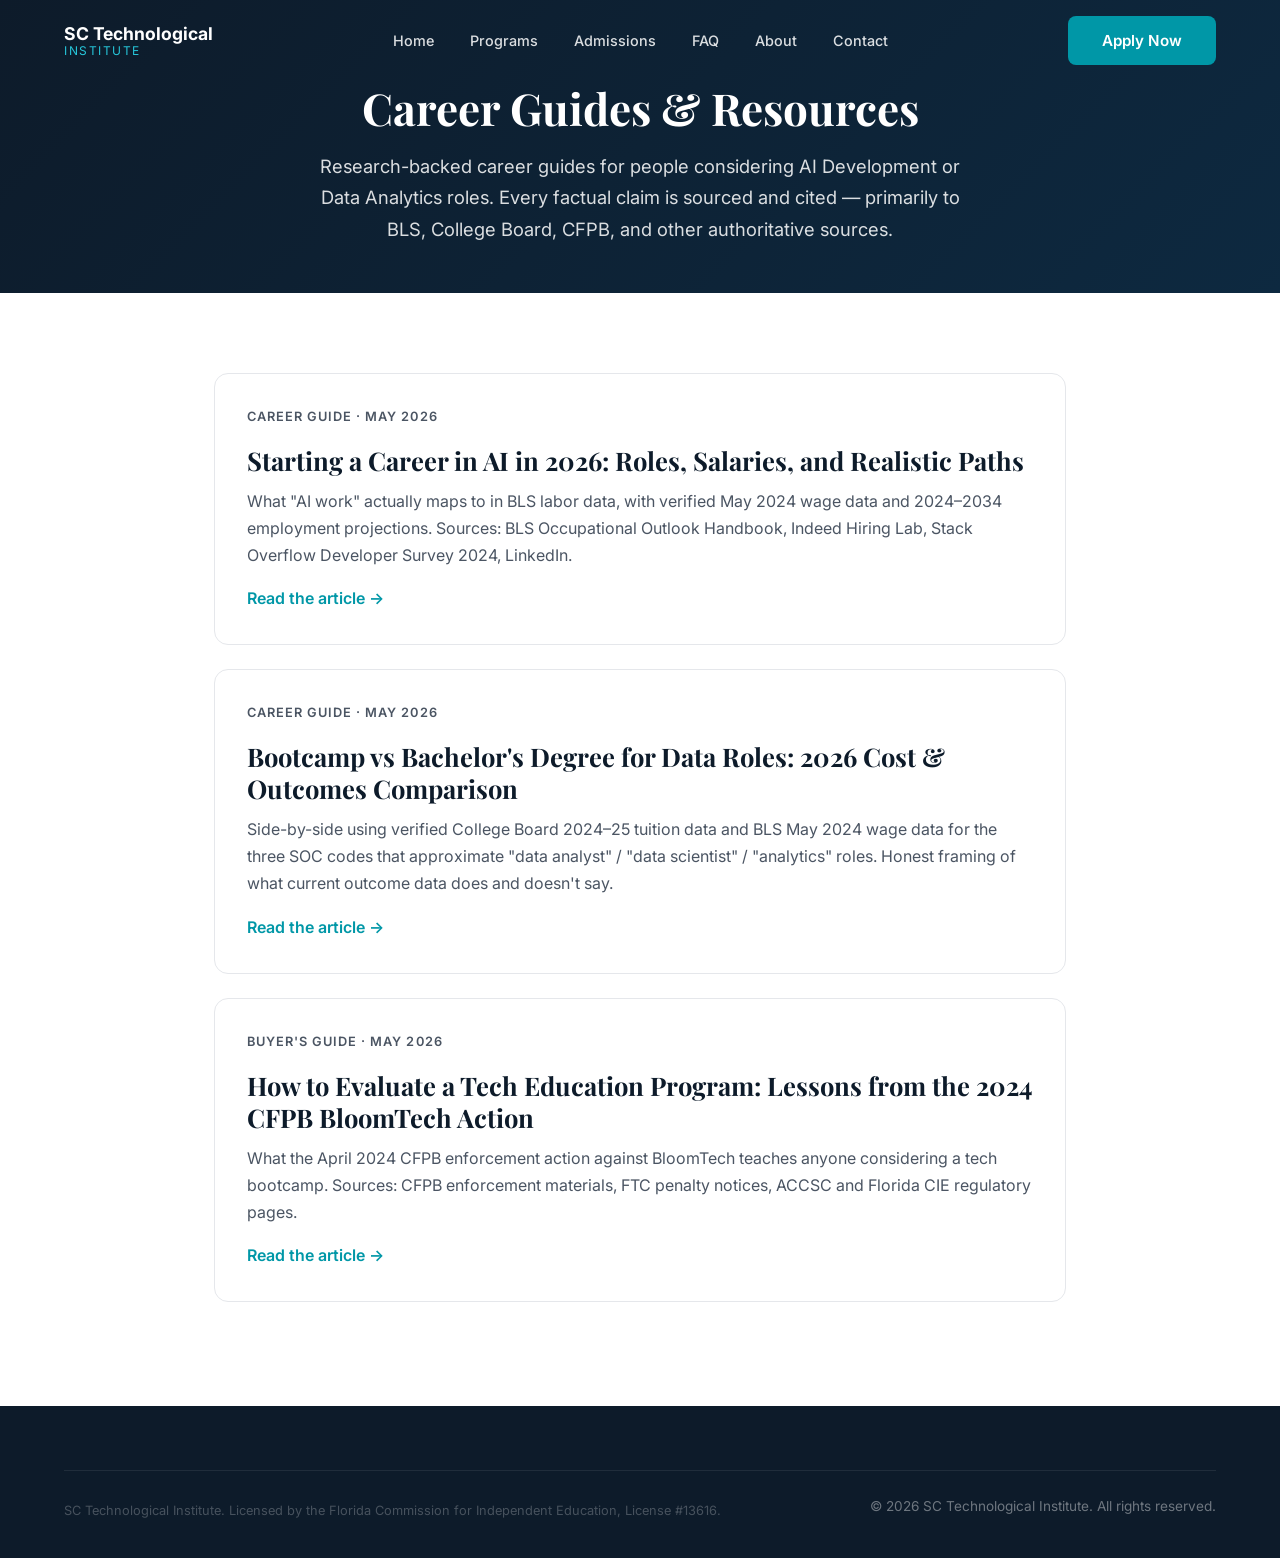
==== commit d34c8147: "Mirror from develop @ b030629" ====
--- a/blog/index.html
+++ b/blog/index.html
@@ -3,14 +3,14 @@
 <head>
     <meta charset="UTF-8">
     <meta name="viewport" content="width=device-width, initial-scale=1.0">
-    <meta name="description" content="SCTI Resources — career guides for aspiring AI developers and data analysts. Honest, numbers-first articles on roadmaps, ROI, and choosing the right path.">
-    <meta name="keywords" content="AI career guide, data analytics career path, AI developer roadmap, bootcamp vs degree, AI bootcamp ROI, SCTI blog">
+    <meta name="description" content="SCTI Resources — research-backed career guides on AI roles, bootcamp vs degree comparisons, and how to evaluate any tech-education program. Every fact sourced and cited.">
+    <meta name="keywords" content="AI career guide, data analytics career path, bootcamp vs degree comparison, BLS data scientist salary, how to choose tech bootcamp">
     <meta name="author" content="SC Technological Institute">
     <meta name="robots" content="index, follow">
     <link rel="canonical" href="https://www.sctechinstitute.org/blog/">
 
     <meta property="og:title" content="Career Guides &amp; Resources | SC Technological Institute">
-    <meta property="og:description" content="Honest career guides for aspiring AI developers and data analysts — roadmaps, ROI math, and how to choose the right path.">
+    <meta property="og:description" content="Research-backed career guides for AI &amp; data analytics — every claim sourced and cited.">
     <meta property="og:type" content="website">
     <meta property="og:url" content="https://www.sctechinstitute.org/blog/">
     <meta property="og:site_name" content="SC Technological Institute">
@@ -18,7 +18,7 @@
 
     <meta name="twitter:card" content="summary_large_image">
     <meta name="twitter:title" content="Career Guides &amp; Resources | SCTI">
-    <meta name="twitter:description" content="Honest career guides for aspiring AI developers and data analysts.">
+    <meta name="twitter:description" content="Research-backed career guides for AI &amp; data analytics.">
     <meta name="twitter:image" content="https://www.sctechinstitute.org/images/logo.svg">
 
     <title>Career Guides &amp; Resources | SC Technological Institute</title>
@@ -37,20 +37,20 @@
       "blogPost": [
         {
           "@type": "BlogPosting",
-          "headline": "How to Become an AI Developer in 2026: A Practical Roadmap",
-          "url": "https://www.sctechinstitute.org/blog/how-to-become-an-ai-developer-2026.html",
+          "headline": "Starting a Career in AI in 2026: Roles, Salaries, and Realistic Paths",
+          "url": "https://www.sctechinstitute.org/blog/starting-a-career-in-ai-in-2026.html",
           "datePublished": "2026-05-04"
         },
         {
           "@type": "BlogPosting",
-          "headline": "Data Analytics Bootcamp vs Degree: An Honest Comparison for 2026",
-          "url": "https://www.sctechinstitute.org/blog/data-analytics-bootcamp-vs-degree.html",
+          "headline": "Bootcamp vs Bachelor's Degree for Data Roles: 2026 Cost &amp; Outcomes Comparison",
+          "url": "https://www.sctechinstitute.org/blog/bootcamp-vs-bachelors-degree-data-roles-2026.html",
           "datePublished": "2026-05-04"
         },
         {
           "@type": "BlogPosting",
-          "headline": "Is an AI Bootcamp Worth It in 2026? An Honest Assessment",
-          "url": "https://www.sctechinstitute.org/blog/is-ai-bootcamp-worth-it-2026.html",
+          "headline": "How to Evaluate a Tech Education Program: Lessons from the 2024 CFPB BloomTech Action",
+          "url": "https://www.sctechinstitute.org/blog/how-to-evaluate-a-tech-education-program.html",
           "datePublished": "2026-05-04"
         }
       ]
@@ -78,7 +78,7 @@
         body { font-family: 'Inter', -apple-system, sans-serif; color: #1a1a2e; line-height: 1.7; }
         .blog-hero { background: linear-gradient(135deg, #0d1b2a 0%, #0d2940 100%); padding: 5rem 0 3rem; color: #fff; text-align: center; }
         .blog-hero h1 { font-family: 'Playfair Display', Georgia, serif; font-size: 2.75rem; font-weight: 700; margin-bottom: 1rem; color: #fff; }
-        .blog-hero p { font-size: 1.15rem; color: rgba(255,255,255,0.85); max-width: 620px; margin: 0 auto; }
+        .blog-hero p { font-size: 1.15rem; color: rgba(255,255,255,0.85); max-width: 660px; margin: 0 auto; }
         .blog-list { padding: 5rem 0; }
         .blog-list .container { max-width: 900px; }
         .post-card { background: #fff; border: 1px solid #e5e7eb; border-radius: 14px; padding: 2rem; margin-bottom: 1.5rem; transition: transform 0.2s, box-shadow 0.2s; }
@@ -118,7 +118,7 @@
     <section class="blog-hero">
         <div class="container">
             <h1>Career Guides &amp; Resources</h1>
-            <p>Honest, numbers-first guides for people considering a career in AI Development or Data Analytics. No hype, no shortcuts.</p>
+            <p>Research-backed career guides for people considering AI Development or Data Analytics roles. Every factual claim is sourced and cited — primarily to BLS, College Board, CFPB, and other authoritative sources.</p>
         </div>
     </section>
 
@@ -126,24 +126,24 @@
         <div class="container">
 
             <article class="post-card">
-                <p class="post-meta">Career Guide · 12 min read · May 2026</p>
-                <h2><a href="how-to-become-an-ai-developer-2026.html">How to Become an AI Developer in 2026: A Practical Roadmap</a></h2>
-                <p>No hype, no shortcuts. A realistic 12-month roadmap for serious career-changers who want to build AI systems professionally — including the skills employers actually screen for, real salary data, and the four paths into the field.</p>
-                <a href="how-to-become-an-ai-developer-2026.html" class="read-more">Read the article →</a>
+                <p class="post-meta">Career Guide · May 2026</p>
+                <h2><a href="starting-a-career-in-ai-in-2026.html">Starting a Career in AI in 2026: Roles, Salaries, and Realistic Paths</a></h2>
+                <p>What "AI work" actually maps to in BLS labor data, with verified May 2024 wage data and 2024–2034 employment projections. Sources: BLS Occupational Outlook Handbook, Indeed Hiring Lab, Stack Overflow Developer Survey 2024, LinkedIn.</p>
+                <a href="starting-a-career-in-ai-in-2026.html" class="read-more">Read the article →</a>
             </article>
 
             <article class="post-card">
-                <p class="post-meta">Career Guide · 11 min read · May 2026</p>
-                <h2><a href="data-analytics-bootcamp-vs-degree.html">Data Analytics Bootcamp vs Degree: An Honest Comparison for 2026</a></h2>
-                <p>Time to job, total cost (including opportunity cost), employer perception by industry, and a clear answer to "which is right for me." Includes the ROI math and a hybrid path most people overlook.</p>
-                <a href="data-analytics-bootcamp-vs-degree.html" class="read-more">Read the article →</a>
+                <p class="post-meta">Career Guide · May 2026</p>
+                <h2><a href="bootcamp-vs-bachelors-degree-data-roles-2026.html">Bootcamp vs Bachelor's Degree for Data Roles: 2026 Cost &amp; Outcomes Comparison</a></h2>
+                <p>Side-by-side using verified College Board 2024–25 tuition data and BLS May 2024 wage data for the three SOC codes that approximate "data analyst" / "data scientist" / "analytics" roles. Honest framing of what current outcome data does and doesn't say.</p>
+                <a href="bootcamp-vs-bachelors-degree-data-roles-2026.html" class="read-more">Read the article →</a>
             </article>
 
             <article class="post-card">
-                <p class="post-meta">Career Guide · 13 min read · May 2026</p>
-                <h2><a href="is-ai-bootcamp-worth-it-2026.html">Is an AI Bootcamp Worth It in 2026? An Honest Assessment</a></h2>
-                <p>The direct answer for the three types of people who ask: career-changers, skills-upgraders, and career-starters. Plus the red flags in bootcamp marketing that signal you should walk away.</p>
-                <a href="is-ai-bootcamp-worth-it-2026.html" class="read-more">Read the article →</a>
+                <p class="post-meta">Buyer's Guide · May 2026</p>
+                <h2><a href="how-to-evaluate-a-tech-education-program.html">How to Evaluate a Tech Education Program: Lessons from the 2024 CFPB BloomTech Action</a></h2>
+                <p>What the April 2024 CFPB enforcement action against BloomTech teaches anyone considering a tech bootcamp. Sources: CFPB enforcement materials, FTC penalty notices, ACCSC and Florida CIE regulatory pages.</p>
+                <a href="how-to-evaluate-a-tech-education-program.html" class="read-more">Read the article →</a>
             </article>
 
         </div>
